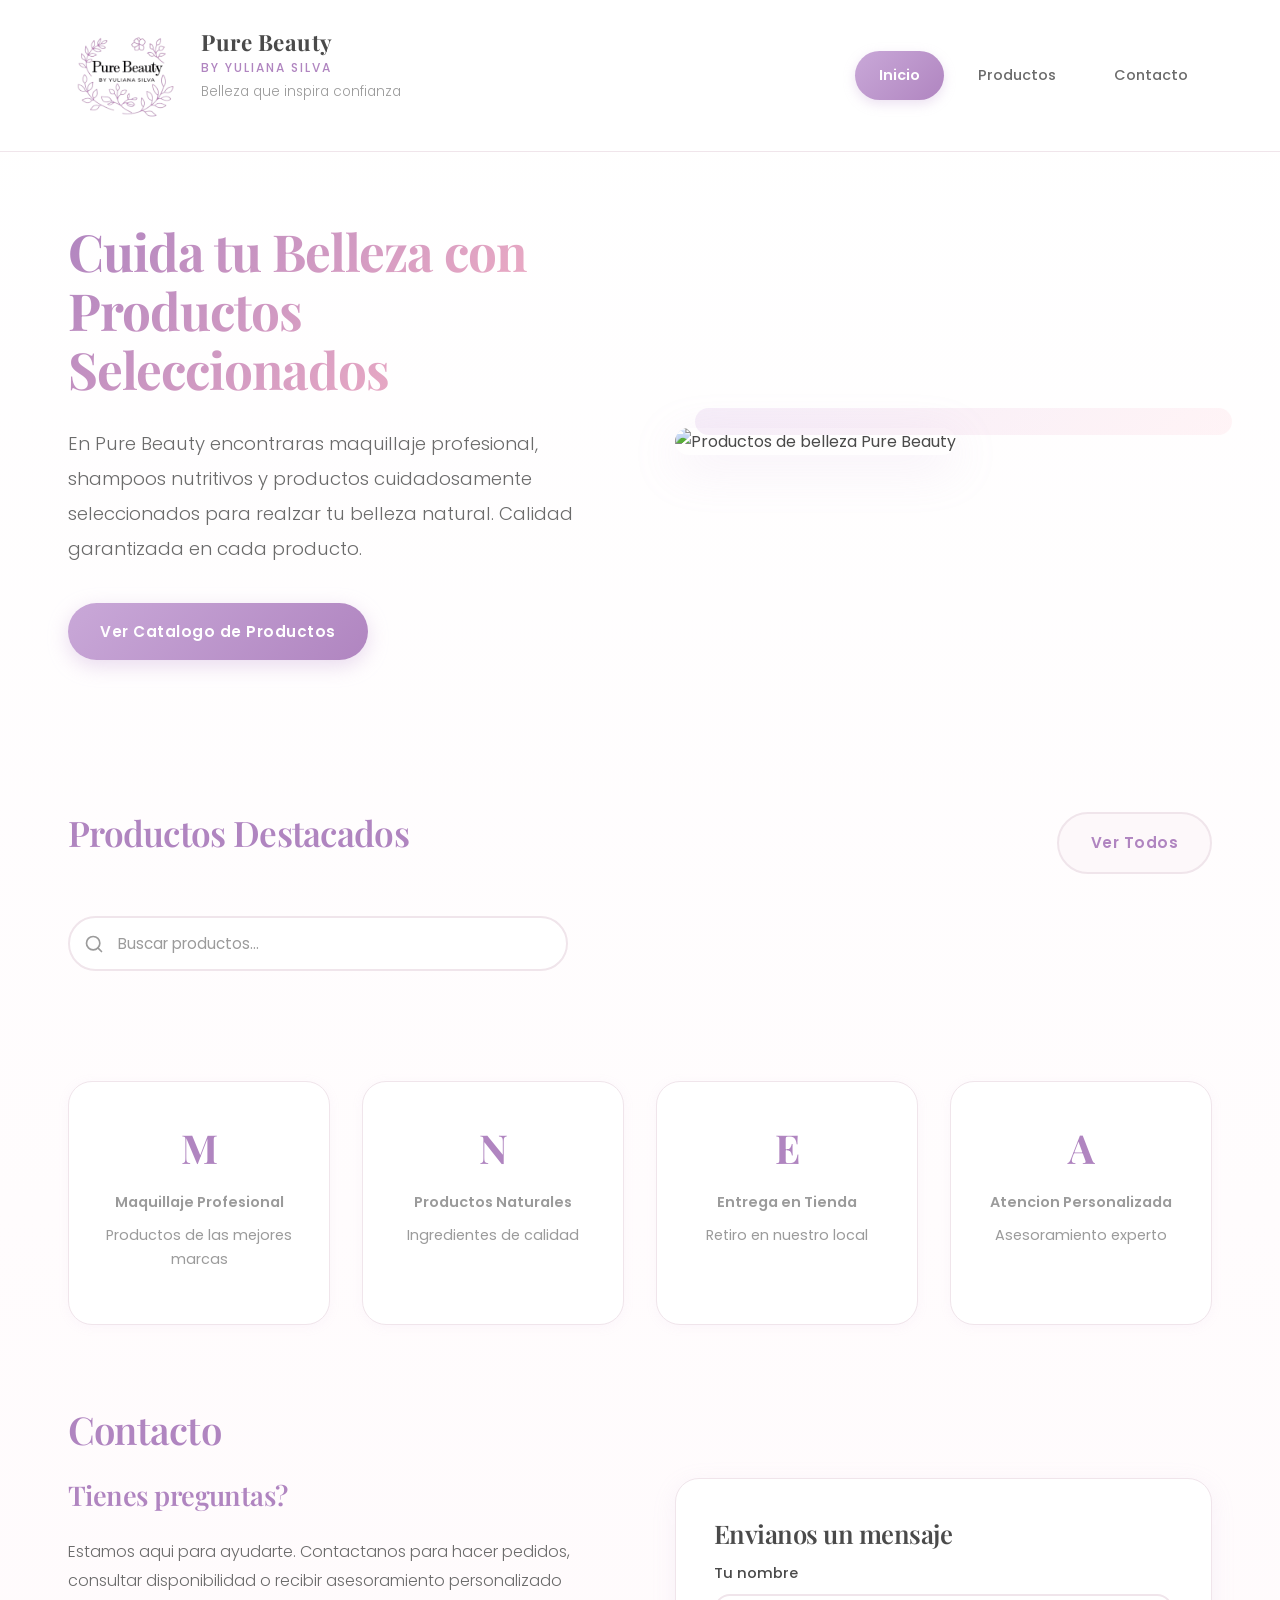
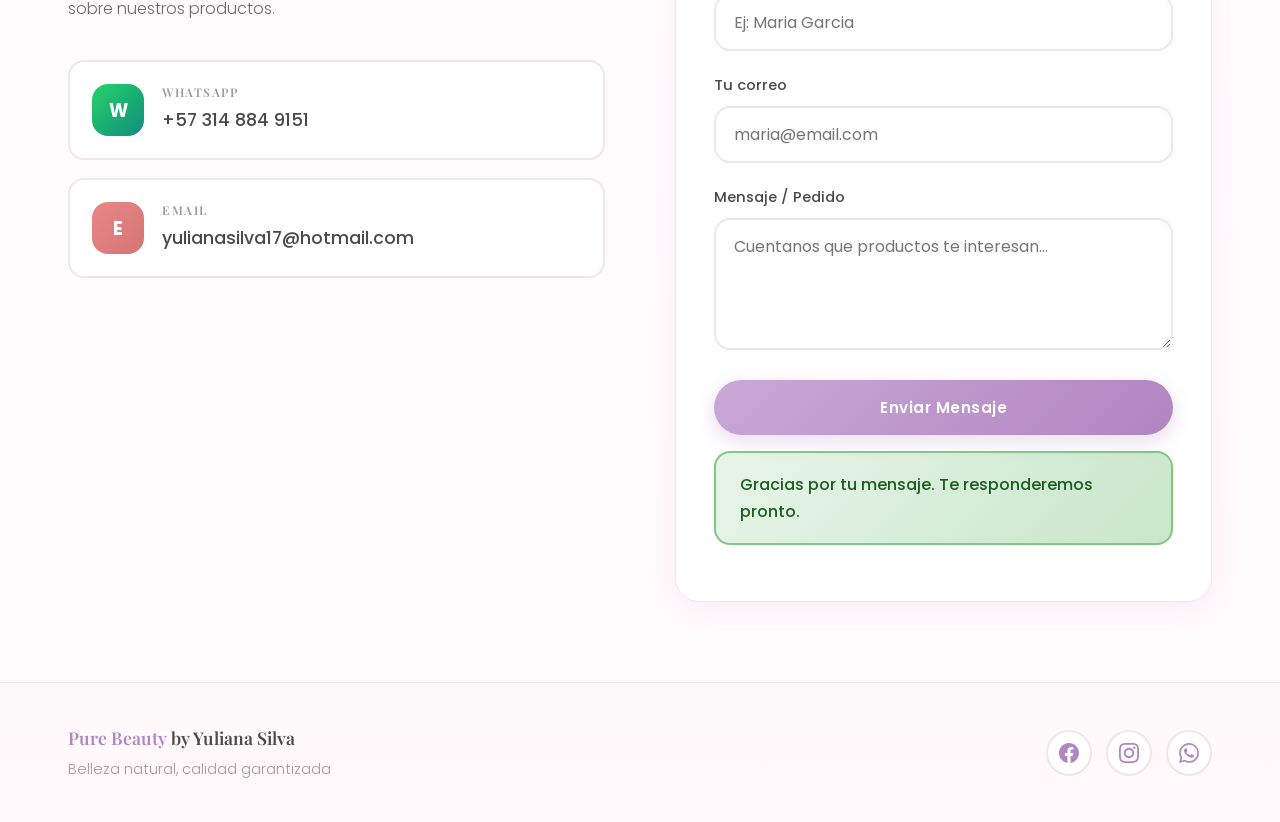
==== index.html @ ade2a76c "Add files via upload" ====
<!DOCTYPE html>
<html lang="es">

<head>
    <meta charset="UTF-8">
    <meta name="viewport" content="width=device-width, initial-scale=1.0">
    <title>Pure Beauty by Yuliana Silva | Maquillaje y Productos de Belleza</title>
    <meta name="description" content="Pure Beauty by Yuliana Silva - Tienda de maquillaje profesional, shampoos y productos de belleza seleccionados para realzar tu belleza natural.">
    <link rel="icon" type="image/png" href="logo.png">
    <link rel="stylesheet" href="styles.css">
    <link rel="preconnect" href="https://fonts.googleapis.com">
    <link rel="preconnect" href="https://fonts.gstatic.com" crossorigin>
    <link href="https://fonts.googleapis.com/css2?family=Inter:wght@400;500;600;700&display=swap" rel="stylesheet">
</head>

<body>
    <!-- Header -->
    <header>
        <div class="container">
            <div class="header-content">
                <div class="brand">
                    <img src="logo.png" alt="Pure Beauty Logo" class="site-logo" id="secretLogo" style="cursor: pointer;" title="Pure Beauty">
                    <div class="brand-info">
                        <h1>Pure Beauty <small>by Yuliana Silva</small></h1>
                        <p class="brand-tagline">Belleza que inspira confianza</p>
                    </div>
                </div>
                <nav>
                    <a href="index.html" class="active">Inicio</a>
                    <a href="productos.html">Productos</a>
                    <a href="contacto.html">Contacto</a>
                    <a href="admin.html" id="adminNavLink" class="admin-nav-link" style="display: none;">Panel</a>
                </nav>
            </div>
        </div>
    </header>
    

    <!-- Main Content -->
    <main class="container">
        <!-- Hero Section -->
        <section class="hero">
            <div class="hero-content">
                <h2>Cuida tu Belleza con Productos Seleccionados</h2>
                <p class="lead">En Pure Beauty encontraras maquillaje profesional, shampoos nutritivos y productos cuidadosamente seleccionados para realzar tu belleza natural. Calidad garantizada en cada producto.</p>
                <a href="productos.html" class="btn btn-primary">Ver Catalogo de Productos</a>
            </div>
            <div class="hero-image">
                <img src="https://images.unsplash.com/photo-1596462502278-27bfdc403348?w=800&q=80" alt="Productos de belleza Pure Beauty">
            </div>
        </section>

        <!-- Featured Products Section -->
        <section id="productos">
            <div class="section-header">
                <h2>Productos Destacados</h2>
                <a href="productos.html" class="btn btn-secondary">Ver Todos</a>
            </div>
            <div class="search-container">
                <svg class="search-icon" xmlns="http://www.w3.org/2000/svg" viewBox="0 0 24 24" fill="none" stroke="currentColor" stroke-width="2" stroke-linecap="round" stroke-linejoin="round">
                    <circle cx="11" cy="11" r="8"></circle>
                    <line x1="21" y1="21" x2="16.65" y2="16.65"></line>
                </svg>
                <input type="text" id="productSearch" class="search-input" placeholder="Buscar productos..." autocomplete="off">
            </div>
            <div id="productGrid" class="grid">
                <!-- Products rendered by scripts.js -->
            </div>
        </section>

        <!-- Features Section -->
        <section>
            <div class="grid" style="grid-template-columns: repeat(auto-fit, minmax(250px, 1fr));">
                <div class="stat-card">
                    <div class="stat-value" style="font-size: 2.5rem; margin-bottom: 8px;">M</div>
                    <div class="stat-label" style="font-weight: 600; margin-top: 8px;">Maquillaje Profesional</div>
                    <p style="color: var(--text-muted); font-size: 0.9rem; margin-top: 8px;">Productos de las mejores marcas</p>
                </div>
                <div class="stat-card">
                    <div class="stat-value" style="font-size: 2.5rem; margin-bottom: 8px;">N</div>
                    <div class="stat-label" style="font-weight: 600; margin-top: 8px;">Productos Naturales</div>
                    <p style="color: var(--text-muted); font-size: 0.9rem; margin-top: 8px;">Ingredientes de calidad</p>
                </div>
                <div class="stat-card">
                    <div class="stat-value" style="font-size: 2.5rem; margin-bottom: 8px;">E</div>
                    <div class="stat-label" style="font-weight: 600; margin-top: 8px;">Entrega en Tienda</div>
                    <p style="color: var(--text-muted); font-size: 0.9rem; margin-top: 8px;">Retiro en nuestro local</p>
                </div>
                <div class="stat-card">
                    <div class="stat-value" style="font-size: 2.5rem; margin-bottom: 8px;">A</div>
                    <div class="stat-label" style="font-weight: 600; margin-top: 8px;">Atencion Personalizada</div>
                    <p style="color: var(--text-muted); font-size: 0.9rem; margin-top: 8px;">Asesoramiento experto</p>
                </div>
            </div>
        </section>

        <!-- Admin Panel (hidden by default) -->
        <section id="adminPanel" style="display: none;">
            <div class="admin-panel">
                <h2>Panel de Administrador</h2>
                <div class="admin-grid" style="margin-top: 24px;">
                    <div>
                        <div class="admin-section-title">Anadir / Editar Producto</div>
                        <form id="adminForm">
                            <input type="hidden" id="prodId">
                            <div class="form-group">
                                <label for="prodName">Nombre del producto</label>
                                <input type="text" id="prodName" placeholder="Ej: Kit Maquillaje Profesional" required>
                            </div>
                            <div class="form-row">
                                <div class="form-group">
                                    <label for="prodBrand">Marca</label>
                                    <input type="text" id="prodBrand" placeholder="Ej: BloomShell" required>
                                </div>
                                <div class="form-group">
                                    <label for="prodPrice">Precio (COP)</label>
                                    <input type="number" id="prodPrice" placeholder="0" min="0" step="100" required>
                                </div>
                            </div>
                            <div class="form-group">
                                <label for="prodQty">Cantidad disponible</label>
                                <input type="number" id="prodQty" placeholder="1" min="0" value="1" required>
                            </div>
                            <div class="form-group">
                                <label for="prodImg">URL de imagen (opcional)</label>
                                <input type="text" id="prodImg" placeholder="https://ejemplo.com/imagen.jpg">
                            </div>
                            <div class="form-actions">
                                <button type="submit" class="btn btn-primary">Guardar Producto</button>
                                <button type="button" id="clearForm" class="btn btn-ghost">Cancelar</button>
                            </div>
                        </form>
                    </div>
                    <div>
                        <div class="admin-section-title">Acciones Rapidas</div>
                        <div class="quick-actions">
                            <button id="resetSample" class="btn-reset">Restaurar Productos de Ejemplo</button>
                            <button id="logoutAdmin" class="btn-logout">Cerrar Sesion</button>
                        </div>
                        <div class="info-box">
                            <div class="info-box-title">Consejo</div>
                            <p style="font-size: 0.9rem; color: var(--text-muted); margin: 0;">Los cambios se guardan automaticamente en el navegador. Los productos estaran disponibles inmediatamente en la tienda.</p>
                        </div>
                    </div>
                </div>
            </div>
        </section>

        <!-- Secret Admin Access Modal -->
        <div id="adminAccessModal" class="modal" style="display: none;">
            <div class="modal-content">
                <button id="closeAdminAccess" class="modal-close">x</button>
                <h3>Acceso Administrativo</h3>
                <p class="modal-subtitle">Este area es solo para administradores. Ingresa la contrasena para continuar.</p>
                <form id="adminAccessForm">
                    <div class="form-group">
                        <label for="adminAccessPass">Contrasena de Administrador</label>
                        <input type="password" id="adminAccessPass" placeholder="********" required>
                    </div>
                    <div class="form-actions">
                        <button type="submit" class="btn btn-primary">Acceder al Panel</button>
                        <button type="button" id="adminAccessCancel" class="btn btn-ghost">Cancelar</button>
                    </div>
                </form>
            </div>
        </div>

        <!-- Contact Section -->
        <section>
            <h2>Contacto</h2>
            <div class="contact-section" style="margin-top: 24px;">
                <div class="contact-info">
                    <h3>Tienes preguntas?</h3>
                    <p>Estamos aqui para ayudarte. Contactanos para hacer pedidos, consultar disponibilidad o recibir asesoramiento personalizado sobre nuestros productos.</p>

                    <div class="contact-methods">
                        <a href="https://wa.me/573148849151" target="_blank" class="contact-method">
                            <div class="contact-icon whatsapp">W</div>
                            <div class="contact-details">
                                <h4>WhatsApp</h4>
                                <span>+57 314 884 9151</span>
                            </div>
                        </a>
                        <div class="contact-method">
                            <div class="contact-icon email">E</div>
                            <div class="contact-details">
                                <h4>Email</h4>
                                <a href="mailto:yulianasilva17@hotmail.com">yulianasilva17@hotmail.com</a>
                            </div>
                        </div>
                    </div>
                </div>

                <div class="contact-form-wrapper">
                    <h3>Envianos un mensaje</h3>
                    <form id="contactForm">
                        <div class="form-group">
                            <label for="name">Tu nombre</label>
                            <input type="text" id="name" placeholder="Ej: Maria Garcia" required>
                        </div>
                        <div class="form-group">
                            <label for="email">Tu correo</label>
                            <input type="email" id="email" placeholder="maria@email.com" required>
                        </div>
                        <div class="form-group">
                            <label for="message">Mensaje / Pedido</label>
                            <textarea id="message" rows="4" placeholder="Cuentanos que productos te interesan..." required></textarea>
                        </div>
                        <button type="submit" class="btn btn-primary" style="width: 100%;">Enviar Mensaje</button>
                    </form>
                    <div id="feedback" class="alert success" style="margin-top: 16px;">
                        Gracias por tu mensaje. Te responderemos pronto.
                    </div>
                </div>
            </div>
        </section>
    </main>

    <!-- Footer -->
    <footer>
        <div class="container">
            <div class="footer-content">
                <div>
                    <div class="footer-brand"> <span>Pure Beauty</span> by Yuliana Silva</div>
                    <div class="footer-tagline">Belleza natural, calidad garantizada</div>
                </div>
                <div class="footer-social">
                    <a href="#" title="Facebook">
                        <svg viewBox="0 0 24 24"><path d="M24 12.073c0-6.627-5.373-12-12-12s-12 5.373-12 12c0 5.99 4.388 10.954 10.125 11.854v-8.385H7.078v-3.47h3.047V9.43c0-3.007 1.792-4.669 4.533-4.669 1.312 0 2.686.235 2.686.235v2.953H15.83c-1.491 0-1.956.925-1.956 1.874v2.25h3.328l-.532 3.47h-2.796v8.385C19.612 23.027 24 18.062 24 12.073z"/></svg>
                    </a>
                    <a href="https://www.instagram.com/purebeautyysc" target="_blank" title="Instagram">
                        <svg viewBox="0 0 24 24"><path d="M12 2.163c3.204 0 3.584.012 4.85.07 3.252.148 4.771 1.691 4.919 4.919.058 1.265.069 1.645.069 4.849 0 3.205-.012 3.584-.069 4.849-.149 3.225-1.664 4.771-4.919 4.919-1.266.058-1.644.07-4.85.07-3.204 0-3.584-.012-4.849-.07-3.26-.149-4.771-1.699-4.919-4.92-.058-1.265-.07-1.644-.07-4.849 0-3.204.013-3.583.07-4.849.149-3.227 1.664-4.771 4.919-4.919 1.266-.057 1.645-.069 4.849-.069zm0-2.163c-3.259 0-3.667.014-4.947.072-4.358.2-6.78 2.618-6.98 6.98-.059 1.281-.073 1.689-.073 4.948 0 3.259.014 3.668.072 4.948.2 4.358 2.618 6.78 6.98 6.98 1.281.058 1.689.072 4.948.072 3.259 0 3.668-.014 4.948-.072 4.354-.2 6.782-2.618 6.979-6.98.059-1.28.073-1.689.073-4.948 0-3.259-.014-3.667-.072-4.947-.196-4.354-2.617-6.78-6.979-6.98-1.281-.059-1.69-.073-4.949-.073zm0 5.838c-3.403 0-6.162 2.759-6.162 6.162s2.759 6.163 6.162 6.163 6.162-2.759 6.162-6.163c0-3.403-2.759-6.162-6.162-6.162zm0 10.162c-2.209 0-4-1.79-4-4 0-2.209 1.791-4 4-4s4 1.791 4 4c0 2.21-1.791 4-4 4zm6.406-11.845c-.796 0-1.441.645-1.441 1.44s.645 1.44 1.441 1.44c.795 0 1.439-.645 1.439-1.44s-.644-1.44-1.439-1.44z"/></svg>
                    </a>
                    <a href="https://wa.me/573148849151" target="_blank" title="WhatsApp">
                        <svg viewBox="0 0 24 24"><path d="M17.472 14.382c-.297-.149-1.758-.867-2.03-.967-.273-.099-.471-.148-.67.15-.197.297-.767.966-.94 1.164-.173.199-.347.223-.644.075-.297-.15-1.255-.463-2.39-1.475-.883-.788-1.48-1.761-1.653-2.059-.173-.297-.018-.458.13-.606.134-.133.298-.347.446-.52.149-.174.198-.298.298-.497.099-.198.05-.371-.025-.52-.075-.149-.669-1.612-.916-2.207-.242-.579-.487-.5-.669-.51-.173-.008-.371-.01-.57-.01-.198 0-.52.074-.792.372-.272.297-1.04 1.016-1.04 2.479 0 1.462 1.065 2.875 1.213 3.074.149.198 2.096 3.2 5.077 4.487.709.306 1.262.489 1.694.625.712.227 1.36.195 1.871.118.571-.085 1.758-.719 2.006-1.413.248-.694.248-1.289.173-1.413-.074-.124-.272-.198-.57-.347m-5.421 7.403h-.004a9.87 9.87 0 01-5.031-1.378l-.361-.214-3.741.982.998-3.648-.235-.374a9.86 9.86 0 01-1.51-5.26c.001-5.45 4.436-9.884 9.888-9.884 2.64 0 5.122 1.03 6.988 2.898a9.825 9.825 0 012.893 6.994c-.003 5.45-4.437 9.884-9.885 9.884m8.413-18.297A11.815 11.815 0 0012.05 0C5.495 0 .16 5.335.157 11.892c0 2.096.547 4.142 1.588 5.945L.057 24l6.305-1.654a11.882 11.882 0 005.683 1.448h.005c6.554 0 11.89-5.335 11.893-11.893a11.821 11.821 0 00-3.48-8.413z"/></svg>
                    </a>
                </div>
            </div>
        </div>
    </footer>

    <script src="scripts.js"></script>
</body>

</html>
---- styles.css ----
/* ============================================
   Pure Beauty by Yuliana Silva
   Elegant & Feminine Stylesheet
   ============================================ */

@import url('https://fonts.googleapis.com/css2?family=Playfair+Display:wght@400;500;600;700&family=Poppins:wght@300;400;500;600&display=swap');
:root {
    /* Primary Colors - Soft Lilac/Pink for feminine feel */
    --primary: #C9A8D8;
    --primary-dark: #B085C0;
    --primary-light: #E8D5F0;
    --accent: #FFB7C5;
    --accent-light: #FFE4E9;
    /* Rose Gold inspired */
    --rose-gold: #E8B4B8;
    --rose-gold-light: #F5DCDC;
    /* Secondary Colors */
    --secondary: #FDF8FA;
    --secondary-dark: #F5EBF0;
    /* Neutral Colors */
    --text: #4A4A4A;
    --text-light: #6B6B6B;
    --text-muted: #9B9B9B;
    --bg: #FFFFFF;
    --bg-soft: #FFF9FB;
    --border: #F0E5EB;
    /* Semantic Colors */
    --success: #7FB89A;
    --error: #E29191;
    --warning: #E8C58A;
    /* Shadows */
    --shadow-sm: 0 2px 12px rgba(201, 168, 216, 0.08);
    --shadow-md: 0 6px 24px rgba(201, 168, 216, 0.12);
    --shadow-lg: 0 12px 48px rgba(201, 168, 216, 0.18);
    /* Transitions */
    --transition-fast: 0.2s ease;
    --transition-base: 0.35s ease;
    --transition-slow: 0.5s ease;
    /* Border Radius */
    --radius-sm: 12px;
    --radius-md: 16px;
    --radius-lg: 24px;
    --radius-full: 9999px;
    /* Font Families */
    --font-heading: 'Playfair Display', serif;
    --font-body: 'Poppins', sans-serif;
}


/* ============================================
   Reset & Base Styles
   ============================================ */

* {
    box-sizing: border-box;
    margin: 0;
    padding: 0;
}

html {
    scroll-behavior: smooth;
}

body {
    font-family: var(--font-body);
    line-height: 1.7;
    color: var(--text);
    background: linear-gradient(180deg, var(--bg) 0%, var(--bg-soft) 100%);
    min-height: 100vh;
    -webkit-font-smoothing: antialiased;
    -moz-osx-font-smoothing: grayscale;
    font-weight: 400;
}


/* ============================================
   Typography
   ============================================ */

h1,
h2,
h3,
h4,
h5,
h6 {
    font-family: var(--font-heading);
    font-weight: 600;
    line-height: 1.3;
    color: var(--text);
    letter-spacing: -0.02em;
}

h1 {
    font-size: 1.6rem;
}

h2 {
    font-size: 2.4rem;
    margin-bottom: 1.25rem;
    color: var(--primary-dark);
}

h3 {
    font-size: 1.6rem;
}

p {
    margin-bottom: 1.25rem;
}

a {
    color: var(--primary-dark);
    text-decoration: none;
    transition: color var(--transition-fast);
}

a:hover {
    color: var(--accent);
}


/* ============================================
   Layout
   ============================================ */

.container {
    max-width: 1200px;
    margin: 0 auto;
    padding: 0 28px;
}

main {
    min-height: calc(100vh - 200px);
    padding: 50px 0;
}

section {
    margin-bottom: 80px;
}


/* ============================================
   Header & Navigation
   ============================================ */

header {
    background: rgba(255, 255, 255, 0.95);
    padding: 18px 0;
    border-bottom: 1px solid var(--border);
    position: sticky;
    top: 0;
    z-index: 50;
    backdrop-filter: blur(20px);
    -webkit-backdrop-filter: blur(20px);
}

.header-content {
    display: flex;
    align-items: center;
    justify-content: space-between;
    flex-wrap: wrap;
    gap: 20px;
}

.brand {
    display: flex;
    align-items: center;
    gap: 18px;
}

.brand-info h1 {
    font-family: var(--font-heading);
    font-size: 1.4rem;
    font-weight: 700;
    color: var(--text);
    letter-spacing: 0.5px;
}

.brand-info h1 small {
    display: block;
    font-family: var(--font-body);
    font-size: 0.75rem;
    font-weight: 500;
    color: var(--primary-dark);
    margin-top: 3px;
    text-transform: uppercase;
    letter-spacing: 2px;
}

.brand-tagline {
    font-size: 0.85rem;
    color: var(--text-muted);
    margin-top: 5px;
    font-weight: 300;
}


/* Site Logo */

.site-logo {
    width: 115px;
    height: 115px;
    object-fit: contain;
    transition: transform var(--transition-base);
    background: transparent !important;
}

.site-logo:hover {
    transform: scale(1.05) rotate(2deg);
}


/* Secret admin trigger - visual feedback on click */

.site-logo.secret-active {
    animation: pulse 0.3s ease 5;
}

@keyframes pulse {
    0%,
    100% {
        transform: scale(1);
    }
    50% {
        transform: scale(0.95);
    }
}


/* Navigation */

nav {
    display: flex;
    align-items: center;
    gap: 10px;
}

nav a {
    padding: 12px 24px;
    border-radius: var(--radius-full);
    font-weight: 500;
    font-size: 0.9rem;
    color: var(--text-light);
    transition: all var(--transition-fast);
    position: relative;
    font-family: var(--font-body);
}

nav a:hover {
    color: var(--primary-dark);
    background: var(--secondary);
}

nav a.active {
    color: white;
    background: linear-gradient(135deg, var(--primary) 0%, var(--primary-dark) 100%);
    font-weight: 600;
    box-shadow: 0 4px 12px rgba(201, 168, 216, 0.35);
}


/* Admin Navigation Link - Subtle but visible for logged-in admins */

nav a.admin-nav-link {
    background: linear-gradient(135deg, #E8F5E9 0%, #C8E6C9 100%);
    color: #2E7D32;
    font-size: 0.8rem;
    padding: 8px 16px;
    border: 1.5px solid #81C784;
    font-weight: 500;
    opacity: 0.85;
    transition: all var(--transition-fast);
}

nav a.admin-nav-link:hover {
    opacity: 1;
    background: linear-gradient(135deg, #C8E6C9 0%, #A5D6A7 100%);
    color: #1B5E20;
    transform: translateY(-1px);
    box-shadow: 0 2px 8px rgba(129, 199, 132, 0.3);
}


/* Header Logout Button */

.btn.btn-logout {
    background: linear-gradient(135deg, #FFE5E5 0%, #FFD5D5 100%);
    color: #C95555;
    border: 2px solid #F5C4C4;
    padding: 10px 20px;
    font-size: 0.85rem;
}

.btn.btn-logout:hover {
    background: linear-gradient(135deg, #FFD5D5 0%, #FFC4C4 100%);
    transform: translateY(-2px);
    box-shadow: 0 4px 12px rgba(201, 85, 85, 0.2);
}


/* ============================================
   Hamburger Menu
   ============================================ */

.hamburger-btn {
    position: fixed;
    top: 100px;
    left: 20px;
    z-index: 90;
    width: 50px;
    height: 50px;
    background: linear-gradient(135deg, var(--primary) 0%, var(--primary-dark) 100%);
    border: none;
    border-radius: var(--radius-md);
    cursor: pointer;
    display: flex;
    flex-direction: column;
    align-items: center;
    justify-content: center;
    gap: 6px;
    box-shadow: 0 4px 15px rgba(201, 168, 216, 0.4);
    transition: all var(--transition-fast);
}

.hamburger-btn:hover {
    transform: scale(1.05);
    box-shadow: 0 6px 20px rgba(201, 168, 216, 0.5);
}

.hamburger-btn span {
    display: block;
    width: 24px;
    height: 2px;
    background: white;
    border-radius: 2px;
    transition: all var(--transition-fast);
}

.hamburger-btn.active span:nth-child(1) {
    transform: rotate(45deg) translate(6px, 6px);
}

.hamburger-btn.active span:nth-child(2) {
    opacity: 0;
}

.hamburger-btn.active span:nth-child(3) {
    transform: rotate(-45deg) translate(6px, -6px);
}

.side-menu {
    position: fixed;
    top: 0;
    left: -300px;
    width: 280px;
    height: 100vh;
    background: white;
    z-index: 95;
    box-shadow: var(--shadow-lg);
    transition: left var(--transition-base);
    overflow-y: auto;
}

.side-menu.open {
    left: 0;
}

.side-menu-header {
    display: flex;
    justify-content: space-between;
    align-items: center;
    padding: 24px;
    border-bottom: 1px solid var(--border);
    background: linear-gradient(135deg, var(--secondary) 0%, var(--bg-soft) 100%);
}

.menu-close {
    width: 36px;
    height: 36px;
    background: var(--secondary);
    border: none;
    border-radius: var(--radius-full);
    font-size: 1.2rem;
    color: var(--text-muted);
    cursor: pointer;
    display: flex;
    align-items: center;
    justify-content: center;
    transition: all var(--transition-fast);
}

.menu-close:hover {
    background: var(--secondary-dark);
    color: var(--text);
}

.side-menu-nav {
    padding: 20px;
}

.menu-item {
    display: flex;
    align-items: center;
    gap: 14px;
    padding: 16px;
    border-radius: var(--radius-md);
    margin-bottom: 8px;
    color: var(--text);
    font-weight: 500;
    transition: all var(--transition-fast);
    border: 1px solid transparent;
}

.menu-item:hover {
    background: var(--secondary);
    border-color: var(--border);
    color: var(--primary-dark);
}

.menu-icon {
    width: 36px;
    height: 36px;
    background: linear-gradient(135deg, var(--primary-light) 0%, var(--primary) 100%);
    border-radius: var(--radius-full);
    display: flex;
    align-items: center;
    justify-content: center;
    color: white;
    font-weight: 600;
    font-size: 0.85rem;
}

.menu-overlay {
    position: fixed;
    inset: 0;
    background: rgba(0, 0, 0, 0.3);
    z-index: 94;
    opacity: 0;
    visibility: hidden;
    transition: all var(--transition-fast);
}

.menu-overlay.open {
    opacity: 1;
    visibility: visible;
}

@media (max-width: 768px) {
    .hamburger-btn {
        top: 90px;
        left: 15px;
        width: 45px;
        height: 45px;
    }
}


/* ============================================
   Hero Section
   ============================================ */

.hero {
    display: grid;
    grid-template-columns: 1fr 1fr;
    gap: 70px;
    align-items: center;
    padding: 70px 0;
}

.hero-content h2 {
    font-family: var(--font-heading);
    font-size: 3.2rem;
    font-weight: 700;
    line-height: 1.15;
    margin-bottom: 28px;
    color: var(--text);
    background: linear-gradient(135deg, var(--primary-dark) 0%, var(--accent) 100%);
    -webkit-background-clip: text;
    -webkit-text-fill-color: transparent;
    background-clip: text;
}

.hero-content .lead {
    font-size: 1.15rem;
    color: var(--text-light);
    margin-bottom: 36px;
    line-height: 1.9;
    font-weight: 300;
}

.hero-image {
    position: relative;
}

.hero-image img {
    width: 100%;
    height: 450px;
    object-fit: cover;
    border-radius: var(--radius-lg);
    box-shadow: var(--shadow-lg);
}

.hero-image::before {
    content: '';
    position: absolute;
    top: -20px;
    right: -20px;
    width: 100%;
    height: 100%;
    background: linear-gradient(135deg, var(--primary-light) 0%, var(--accent-light) 100%);
    border-radius: var(--radius-lg);
    z-index: -1;
    opacity: 0.4;
}


/* ============================================
   Buttons
   ============================================ */

.btn {
    display: inline-flex;
    align-items: center;
    justify-content: center;
    gap: 10px;
    padding: 16px 32px;
    border-radius: var(--radius-full);
    font-weight: 600;
    font-size: 0.95rem;
    cursor: pointer;
    transition: all var(--transition-fast);
    border: none;
    text-decoration: none;
    letter-spacing: 0.5px;
    font-family: var(--font-body);
}

.btn-primary {
    background: linear-gradient(135deg, var(--primary) 0%, var(--primary-dark) 100%);
    color: white;
    box-shadow: 0 6px 20px rgba(201, 168, 216, 0.4);
}

.btn-primary:hover {
    transform: translateY(-3px);
    box-shadow: 0 10px 30px rgba(201, 168, 216, 0.5);
    color: white;
}

.btn-secondary {
    background: var(--secondary);
    color: var(--primary-dark);
    border: 2px solid var(--border);
}

.btn-secondary:hover {
    background: var(--secondary-dark);
    border-color: var(--primary-light);
    color: var(--primary-dark);
}

.btn-ghost {
    background: transparent;
    color: var(--text-muted);
    border: 2px solid var(--border);
}

.btn-ghost:hover {
    background: var(--secondary);
    color: var(--primary-dark);
    border-color: var(--primary-light);
}

.btn-danger {
    background: linear-gradient(135deg, #E29191 0%, #D47676 100%);
    color: white;
}


/* ============================================
   Product Grid & Cards
   ============================================ */

.section-header {
    display: flex;
    align-items: center;
    justify-content: space-between;
    margin-bottom: 40px;
    flex-wrap: wrap;
    gap: 20px;
}

.section-header h2 {
    font-family: var(--font-heading);
    font-size: 2.2rem;
}

/* Search Container */
.search-container {
    position: relative;
    margin-bottom: 30px;
    max-width: 500px;
}

.search-icon {
    position: absolute;
    left: 16px;
    top: 50%;
    transform: translateY(-50%);
    width: 20px;
    height: 20px;
    color: var(--text-muted);
    pointer-events: none;
}

.search-input {
    width: 100%;
    padding: 14px 16px 14px 48px;
    border: 2px solid var(--border);
    border-radius: var(--radius-full);
    font-family: var(--font-body);
    font-size: 0.95rem;
    color: var(--text);
    background: white;
    transition: all var(--transition-fast);
    outline: none;
}

.search-input:focus {
    border-color: var(--primary);
    box-shadow: 0 0 0 4px var(--primary-light);
}

.search-input::placeholder {
    color: var(--text-muted);
}

.grid {
    display: grid;
    grid-template-columns: repeat(auto-fill, minmax(290px, 1fr));
    gap: 32px;
}

.card {
    background: white;
    border-radius: var(--radius-lg);
    overflow: hidden;
    box-shadow: var(--shadow-sm);
    border: 1px solid var(--border);
    transition: all var(--transition-base);
    display: flex;
    flex-direction: column;
}

.card:hover {
    transform: translateY(-8px);
    box-shadow: var(--shadow-lg);
}

.card-image {
    position: relative;
    overflow: hidden;
    height: 240px;
}

.card-image img {
    width: 100%;
    height: 100%;
    object-fit: cover;
    transition: transform var(--transition-slow);
}

.card:hover .card-image img {
    transform: scale(1.08);
}

.card-badge {
    position: absolute;
    top: 16px;
    left: 16px;
    background: linear-gradient(135deg, var(--accent) 0%, var(--rose-gold) 100%);
    color: white;
    padding: 8px 18px;
    border-radius: var(--radius-full);
    font-size: 0.7rem;
    font-weight: 700;
    text-transform: uppercase;
    letter-spacing: 1.5px;
    box-shadow: 0 4px 12px rgba(255, 183, 197, 0.3);
}

.card-badge.out-of-stock {
    background: linear-gradient(135deg, #B8B8B8 0%, #9B9B9B 100%);
}

.card-body {
    padding: 26px;
    flex: 1;
    display: flex;
    flex-direction: column;
}

.card-brand {
    font-size: 0.75rem;
    text-transform: uppercase;
    letter-spacing: 2px;
    color: var(--primary-dark);
    font-weight: 600;
    margin-bottom: 8px;
}

.card h3 {
    font-family: var(--font-heading);
    font-size: 1.15rem;
    margin-bottom: 12px;
    color: var(--text);
    font-weight: 600;
}

.card-description {
    color: var(--text-muted);
    font-size: 0.92rem;
    margin-bottom: 20px;
    flex: 1;
    line-height: 1.6;
}

.card-footer {
    display: flex;
    align-items: center;
    justify-content: space-between;
    margin-top: auto;
    padding-top: 20px;
    border-top: 1px solid var(--border);
}

.price {
    font-family: var(--font-heading);
    font-size: 1.35rem;
    font-weight: 700;
    color: var(--primary-dark);
}

.stock {
    font-size: 0.82rem;
    color: var(--text-muted);
    font-weight: 500;
}

.stock.low {
    color: var(--error);
    font-weight: 600;
}

.card-actions {
    display: flex;
    gap: 10px;
    margin-top: 20px;
}

.card-actions button {
    flex: 1;
    padding: 14px 18px;
    border-radius: var(--radius-full);
    font-weight: 600;
    font-size: 0.88rem;
    cursor: pointer;
    transition: all var(--transition-fast);
    border: none;
    font-family: var(--font-body);
}

.card-actions .btn-buy {
    background: linear-gradient(135deg, var(--primary) 0%, var(--primary-dark) 100%);
    color: white;
}

.card-actions .btn-buy:hover:not(:disabled) {
    transform: translateY(-2px);
    box-shadow: 0 6px 16px rgba(201, 168, 216, 0.35);
}

.card-actions .btn-buy:disabled {
    background: #DDD;
    cursor: not-allowed;
}

.card-actions .btn-edit {
    background: var(--secondary);
    color: var(--primary-dark);
    flex: 0 0 auto;
    width: 48px;
}

.card-actions .btn-edit:hover {
    background: var(--secondary-dark);
}

.card-actions .btn-delete {
    background: #FFF0F0;
    color: #D47676;
    flex: 0 0 auto;
    width: 48px;
}

.card-actions .btn-delete:hover {
    background: #FFE5E5;
}


/* ============================================
   Admin Panel
   ============================================ */

.admin-panel {
    background: white;
    border-radius: var(--radius-lg);
    padding: 45px;
    box-shadow: var(--shadow-md);
    border: 1px solid var(--border);
}

.admin-grid {
    display: grid;
    grid-template-columns: 1fr 360px;
    gap: 45px;
}

.admin-section-title {
    font-family: var(--font-heading);
    font-size: 0.85rem;
    text-transform: uppercase;
    letter-spacing: 2px;
    color: var(--text-muted);
    margin-bottom: 20px;
    font-weight: 600;
}


/* Forms */

.form-group {
    margin-bottom: 22px;
}

.form-group label {
    display: block;
    margin-bottom: 8px;
    font-weight: 500;
    color: var(--text);
    font-size: 0.92rem;
    font-family: var(--font-body);
}

.form-group input,
.form-group textarea,
.form-group select {
    width: 100%;
    padding: 14px 18px;
    border: 2px solid var(--border);
    border-radius: var(--radius-md);
    font-size: 1rem;
    transition: all var(--transition-fast);
    background: white;
    color: var(--text);
    font-family: var(--font-body);
}

.form-group input:focus,
.form-group textarea:focus,
.form-group select:focus {
    outline: none;
    border-color: var(--primary);
    box-shadow: 0 0 0 4px rgba(201, 168, 216, 0.12);
}

.form-row {
    display: grid;
    grid-template-columns: 1fr 1fr;
    gap: 18px;
}

.form-actions {
    display: flex;
    gap: 14px;
    margin-top: 32px;
}


/* File Input */

.file-input-wrapper {
    position: relative;
    overflow: hidden;
    display: inline-block;
    width: 100%;
}

.file-input-wrapper input[type=file] {
    position: absolute;
    left: -9999px;
}

.file-input-label {
    display: block;
    padding: 16px 18px;
    background: var(--secondary);
    border: 2px dashed var(--border);
    border-radius: var(--radius-md);
    text-align: center;
    cursor: pointer;
    transition: all var(--transition-fast);
    color: var(--text-muted);
    font-size: 0.95rem;
}

.file-input-label:hover {
    background: var(--secondary-dark);
    border-color: var(--primary-light);
    color: var(--primary-dark);
}

.preview-image {
    max-width: 100%;
    max-height: 220px;
    border-radius: var(--radius-md);
    margin-top: 14px;
    display: none;
}


/* Quick Actions */

.quick-actions {
    display: flex;
    flex-direction: column;
    gap: 14px;
}

.quick-actions button {
    width: 100%;
    padding: 16px;
    border-radius: var(--radius-md);
    font-weight: 600;
    cursor: pointer;
    transition: all var(--transition-fast);
    border: none;
    font-size: 0.95rem;
    font-family: var(--font-body);
}

.btn-reset {
    background: var(--secondary);
    color: var(--text);
    border: 2px solid var(--border);
}

.btn-reset:hover {
    background: var(--secondary-dark);
    border-color: var(--primary-light);
}

.btn-logout {
    background: #FFF0F0;
    color: #D47676;
    border: 2px solid #F5DCDC;
}

.btn-logout:hover {
    background: #FFE5E5;
    border-color: #EBC4C4;
}


/* Stats Cards */

.stats-grid {
    display: grid;
    grid-template-columns: repeat(auto-fit, minmax(220px, 1fr));
    gap: 24px;
    margin-bottom: 45px;
}

.stat-card {
    background: white;
    padding: 32px;
    border-radius: var(--radius-lg);
    box-shadow: var(--shadow-sm);
    border: 1px solid var(--border);
    text-align: center;
    transition: all var(--transition-fast);
}

.stat-card:hover {
    box-shadow: var(--shadow-md);
    transform: translateY(-3px);
}

.stat-value {
    font-family: var(--font-heading);
    font-size: 2.2rem;
    font-weight: 700;
    color: var(--primary-dark);
    margin-bottom: 6px;
}

.stat-label {
    font-size: 0.9rem;
    color: var(--text-muted);
    font-weight: 500;
}


/* ============================================
   Modal
   ============================================ */

.modal {
    position: fixed;
    inset: 0;
    background: rgba(74, 74, 74, 0.5);
    display: flex;
    align-items: center;
    justify-content: center;
    z-index: 100;
    padding: 20px;
    backdrop-filter: blur(6px);
}

.modal-content {
    background: white;
    padding: 45px;
    border-radius: var(--radius-lg);
    max-width: 450px;
    width: 100%;
    position: relative;
    box-shadow: var(--shadow-lg);
    animation: modalSlideIn 0.35s ease;
}

@keyframes modalSlideIn {
    from {
        opacity: 0;
        transform: translateY(-25px);
    }
    to {
        opacity: 1;
        transform: translateY(0);
    }
}

.modal-close {
    position: absolute;
    right: 18px;
    top: 18px;
    width: 40px;
    height: 40px;
    border: none;
    background: var(--secondary);
    border-radius: var(--radius-full);
    font-size: 1.2rem;
    cursor: pointer;
    display: flex;
    align-items: center;
    justify-content: center;
    transition: all var(--transition-fast);
    color: var(--text-muted);
}

.modal-close:hover {
    background: var(--secondary-dark);
    color: var(--text);
}

.modal h3 {
    font-family: var(--font-heading);
    margin-bottom: 10px;
    color: var(--text);
    font-size: 1.6rem;
}

.modal-subtitle {
    color: var(--text-muted);
    margin-bottom: 28px;
    font-size: 1rem;
    font-weight: 300;
}


/* ============================================
   Contact Section
   ============================================ */

.contact-section {
    display: grid;
    grid-template-columns: 1fr 1fr;
    gap: 70px;
    align-items: start;
}

.contact-info h3 {
    font-family: var(--font-heading);
    margin-bottom: 24px;
    color: var(--primary-dark);
    font-size: 1.7rem;
}

.contact-info>p {
    color: var(--text-light);
    margin-bottom: 36px;
    line-height: 1.8;
    font-weight: 300;
}

.contact-methods {
    display: flex;
    flex-direction: column;
    gap: 18px;
}

.contact-method {
    display: flex;
    align-items: center;
    gap: 18px;
    padding: 22px;
    background: white;
    border-radius: var(--radius-md);
    border: 2px solid var(--border);
    transition: all var(--transition-fast);
    text-decoration: none;
}

.contact-method:hover {
    box-shadow: var(--shadow-md);
    transform: translateX(6px);
    border-color: var(--primary-light);
}

.contact-icon {
    width: 52px;
    height: 52px;
    background: linear-gradient(135deg, var(--primary) 0%, var(--primary-dark) 100%);
    border-radius: var(--radius-md);
    display: flex;
    align-items: center;
    justify-content: center;
    color: white;
    font-size: 1.15rem;
    font-weight: 700;
    font-family: var(--font-body);
}

.contact-icon.whatsapp {
    background: linear-gradient(135deg, #25D366 0%, #128C7E 100%);
}

.contact-icon.email {
    background: linear-gradient(135deg, #EA8686 0%, #D47676 100%);
}

.contact-icon.time {
    background: linear-gradient(135deg, #E8C58A 0%, #D4A86A 100%);
}

.contact-icon.location {
    background: linear-gradient(135deg, #7FB89A 0%, #5A9A7A 100%);
}

.contact-details h4 {
    font-size: 0.75rem;
    color: var(--text-muted);
    margin-bottom: 5px;
    text-transform: uppercase;
    letter-spacing: 1.5px;
    font-weight: 600;
}

.contact-details span,
.contact-details a {
    font-size: 1.1rem;
    font-weight: 500;
    color: var(--text);
    font-family: var(--font-body);
}

.contact-form-wrapper {
    background: white;
    padding: 38px;
    border-radius: var(--radius-lg);
    box-shadow: var(--shadow-md);
    border: 1px solid var(--border);
}

.contact-form-wrapper h3 {
    font-family: var(--font-heading);
    margin-bottom: 10px;
}


/* Alert Messages */

.alert {
    padding: 18px 24px;
    border-radius: var(--radius-md);
    margin-bottom: 18px;
    display: none;
    font-weight: 500;
    font-family: var(--font-body);
}

.alert.success {
    display: block;
    background: linear-gradient(135deg, #E8F5E9 0%, #C8E6C9 100%);
    color: #1B5E20;
    border: 2px solid #81C784;
}

.alert.error {
    display: block;
    background: linear-gradient(135deg, #FFEBEE 0%, #FFCDD2 100%);
    color: #B71C1C;
    border: 2px solid #E57373;
}


/* ============================================
   Footer
   ============================================ */

footer {
    background: linear-gradient(180deg, var(--secondary) 0%, var(--bg-soft) 100%);
    border-top: 1px solid var(--border);
    padding: 40px 0;
    margin-top: auto;
}

.footer-content {
    display: flex;
    justify-content: space-between;
    align-items: center;
    flex-wrap: wrap;
    gap: 20px;
}

.footer-brand {
    font-family: var(--font-heading);
    font-weight: 600;
    color: var(--text);
    font-size: 1.1rem;
}

.footer-brand span {
    color: var(--primary-dark);
}

.footer-tagline {
    color: var(--text-muted);
    font-size: 0.9rem;
    font-weight: 300;
    margin-top: 4px;
}

.footer-social {
    display: flex;
    gap: 14px;
}

.footer-social a {
    width: 46px;
    height: 46px;
    background: white;
    border-radius: var(--radius-full);
    display: flex;
    align-items: center;
    justify-content: center;
    color: var(--primary-dark);
    transition: all var(--transition-fast);
    border: 2px solid var(--border);
}

.footer-social a:hover {
    background: linear-gradient(135deg, var(--primary) 0%, var(--primary-dark) 100%);
    color: white;
    transform: translateY(-3px);
    border-color: var(--primary);
    box-shadow: 0 6px 16px rgba(201, 168, 216, 0.3);
}

.footer-social svg {
    width: 20px;
    height: 20px;
    fill: currentColor;
}


/* ============================================
   Empty States
   ============================================ */

.empty-state {
    text-align: center;
    padding: 90px 20px;
    color: var(--text-muted);
}

.empty-state-icon {
    font-family: var(--font-heading);
    font-size: 4rem;
    margin-bottom: 24px;
    opacity: 0.3;
    color: var(--primary);
}

.empty-state h3 {
    font-family: var(--font-heading);
    margin-bottom: 10px;
    color: var(--text);
}


/* ============================================
   Page Headers
   ============================================ */

.page-header {
    text-align: center;
    padding: 55px 0;
}

.page-header h2 {
    font-family: var(--font-heading);
    font-size: 2.8rem;
    margin-bottom: 14px;
}

.page-header p {
    font-size: 1.15rem;
    max-width: 650px;
    margin: 0 auto;
    color: var(--text-muted);
    font-weight: 300;
}


/* Info Box */

.info-box {
    margin-top: 28px;
    padding: 24px;
    background: var(--secondary);
    border-radius: var(--radius-md);
    border: 2px solid var(--border);
}

.info-box-title {
    font-family: var(--font-heading);
    font-weight: 600;
    margin-bottom: 14px;
    color: var(--primary-dark);
    font-size: 1.1rem;
}

.info-box ul {
    font-size: 0.92rem;
    color: var(--text-muted);
    margin: 0;
    padding-left: 22px;
    line-height: 1.9;
}


/* CTA Section */

.cta-section {
    margin-top: 80px;
    text-align: center;
}

.cta-box {
    background: linear-gradient(135deg, var(--secondary) 0%, var(--bg-soft) 100%);
    padding: 65px;
    border-radius: var(--radius-lg);
    border: 2px solid var(--border);
}

.cta-box h3 {
    font-family: var(--font-heading);
    margin-bottom: 14px;
    font-size: 1.9rem;
}

.cta-box p {
    margin-bottom: 32px;
    max-width: 550px;
    margin-left: auto;
    margin-right: auto;
    font-weight: 300;
}


/* Admin Item Lists */

.encargo-item,
.deudor-item {
    background: var(--secondary);
    padding: 20px;
    border-radius: var(--radius-md);
    margin-bottom: 14px;
    border: 2px solid var(--border);
    transition: all var(--transition-fast);
}

.encargo-item:hover,
.deudor-item:hover {
    border-color: var(--primary-light);
    box-shadow: var(--shadow-sm);
}


/* Scrollbar Styling */

::-webkit-scrollbar {
    width: 8px;
}

::-webkit-scrollbar-track {
    background: var(--secondary);
    border-radius: var(--radius-full);
}

::-webkit-scrollbar-thumb {
    background: var(--primary-light);
    border-radius: var(--radius-full);
}

::-webkit-scrollbar-thumb:hover {
    background: var(--primary);
}


/* ============================================
   Responsive Design
   ============================================ */

@media (max-width: 992px) {
    .hero {
        grid-template-columns: 1fr;
        text-align: center;
        padding: 45px 0;
        gap: 45px;
    }
    .hero-image {
        order: -1;
    }
    .hero-image img {
        height: 350px;
    }
    .hero-content h2 {
        font-size: 2.4rem;
    }
    .contact-section {
        grid-template-columns: 1fr;
        gap: 45px;
    }
    .admin-grid {
        grid-template-columns: 1fr;
    }
}

@media (max-width: 768px) {
    .header-content {
        flex-direction: column;
        text-align: center;
    }
    nav {
        flex-wrap: wrap;
        justify-content: center;
    }
    nav a {
        padding: 10px 18px;
        font-size: 0.85rem;
    }
    .hero-content h2 {
        font-size: 2rem;
    }
    .grid {
        grid-template-columns: repeat(auto-fill, minmax(260px, 1fr));
        gap: 24px;
    }
    .section-header {
        flex-direction: column;
        align-items: flex-start;
    }
    .section-header h2 {
        font-size: 1.8rem;
    }
    .search-container {
        max-width: 100%;
    }
    .form-row {
        grid-template-columns: 1fr;
    }
    .stats-grid {
        grid-template-columns: repeat(2, 1fr);
    }
    .admin-panel {
        padding: 28px;
    }
    .page-header h2 {
        font-size: 2rem;
    }
    .cta-box {
        padding: 40px;
    }
}

@media (max-width: 480px) {
    .container {
        padding: 0 18px;
    }
    .site-logo {
        width: 85px;
        height: 85px;
    }
    .brand-info h1 {
        font-size: 1.15rem;
    }
    .card-image {
        height: 200px;
    }
    .footer-content {
        flex-direction: column;
        text-align: center;
    }
    .stats-grid {
        grid-template-columns: 1fr;
    }
    .modal-content {
        padding: 28px;
    }
    h2 {
        font-size: 1.9rem;
    }
}


/* ============================================
   Animations
   ============================================ */

@keyframes fadeIn {
    from {
        opacity: 0;
        transform: translateY(12px);
    }
    to {
        opacity: 1;
        transform: translateY(0);
    }
}

.card {
    animation: fadeIn 0.5s ease forwards;
}

.card:nth-child(1) {
    animation-delay: 0.06s;
}

.card:nth-child(2) {
    animation-delay: 0.12s;
}

.card:nth-child(3) {
    animation-delay: 0.18s;
}

.card:nth-child(4) {
    animation-delay: 0.24s;
}

.card:nth-child(5) {
    animation-delay: 0.3s;
}

.card:nth-child(6) {
    animation-delay: 0.36s;
}


/* Loading State */

.loading {
    opacity: 0.6;
    pointer-events: none;
}


/* Utilities */

.text-center {
    text-align: center;
}

.text-muted {
    color: var(--text-muted);
}

.mt-1 {
    margin-top: 10px;
}

.mt-2 {
    margin-top: 20px;
}

.mt-3 {
    margin-top: 30px;
}

.mb-1 {
    margin-bottom: 10px;
}

.mb-2 {
    margin-bottom: 20px;
}

.mb-3 {
    margin-bottom: 30px;
}
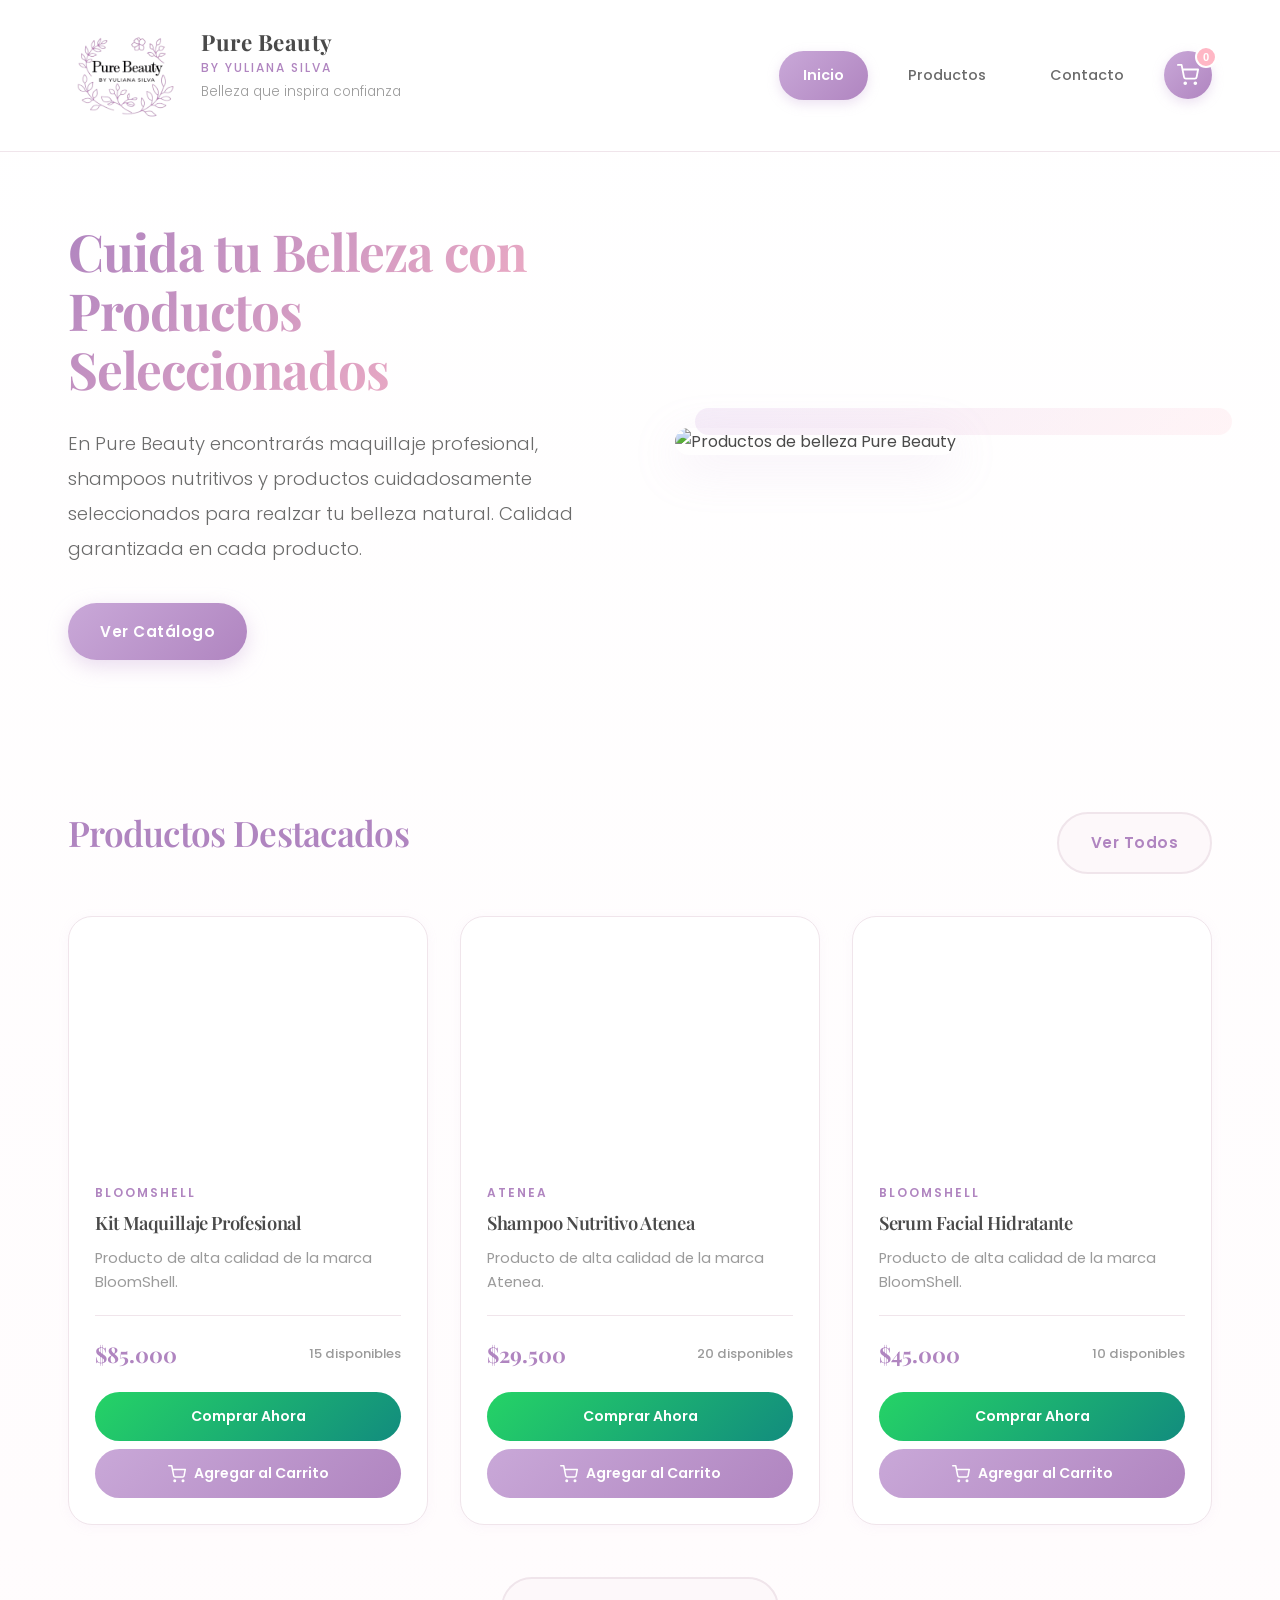
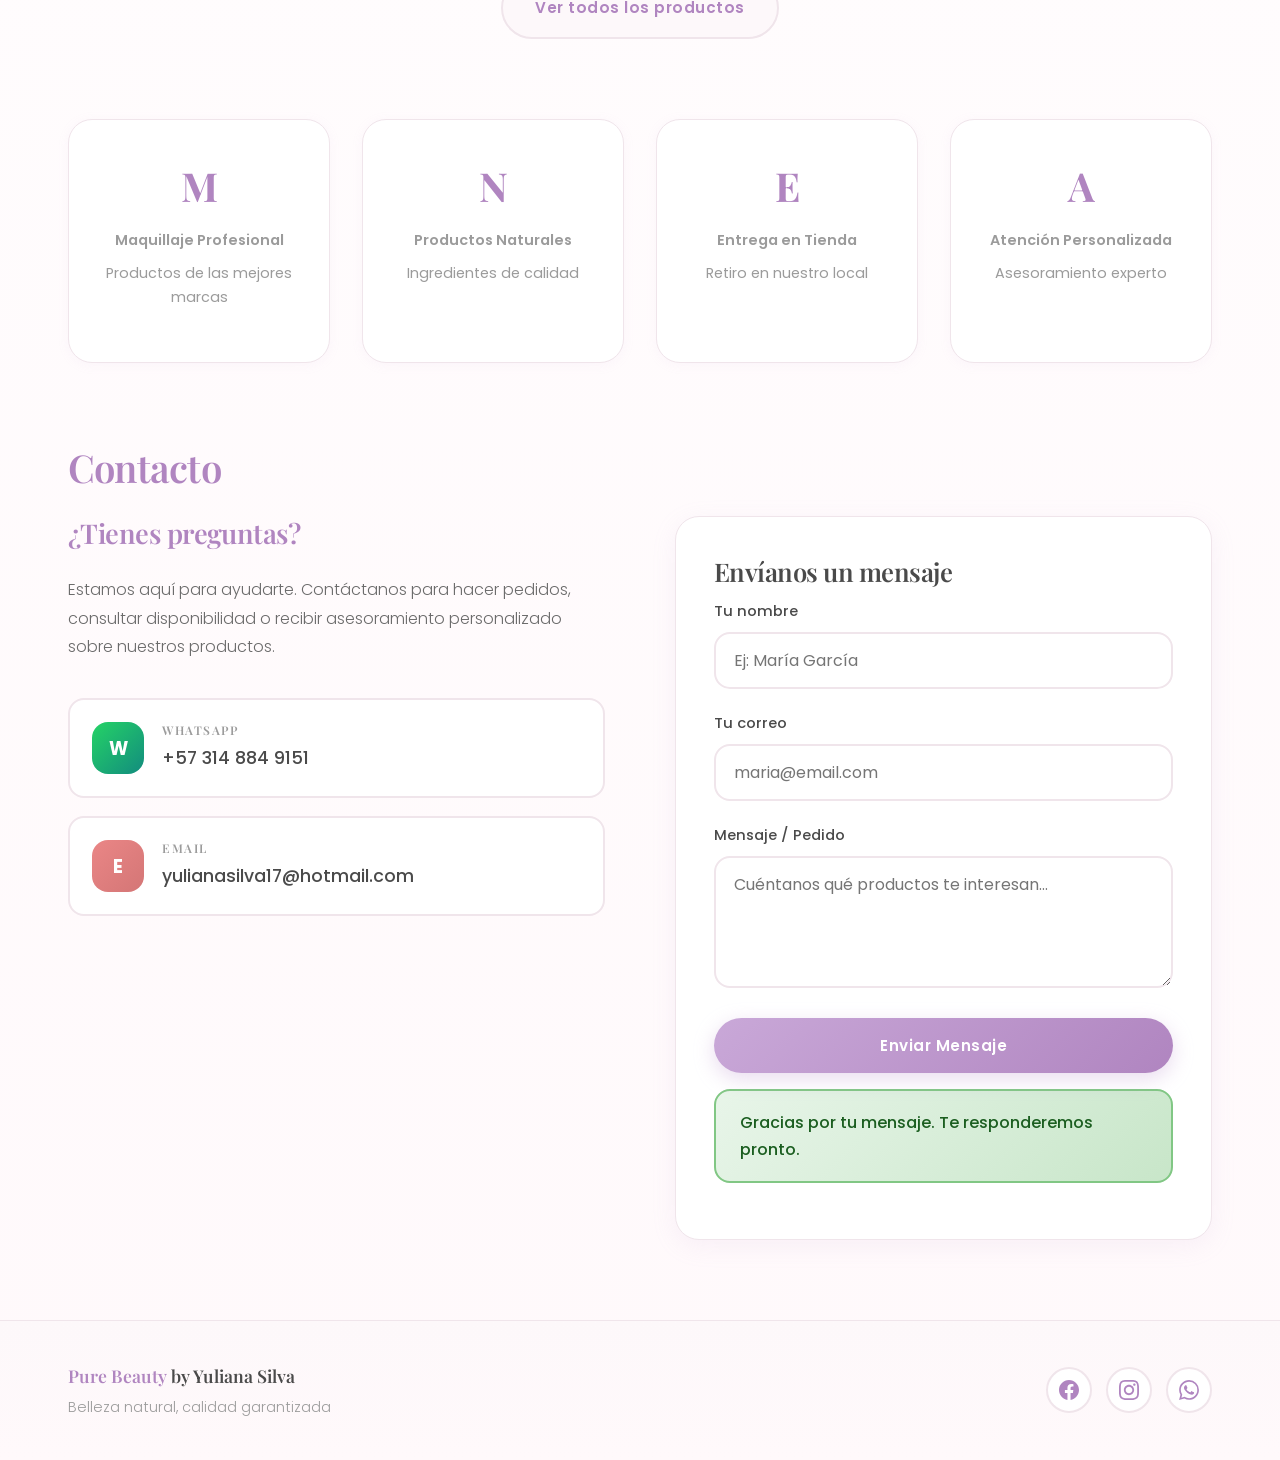
==== commit a542a6fd: "Update index.html" ====
--- a/index.html
+++ b/index.html
@@ -1,6 +1,5 @@
 <!DOCTYPE html>
 <html lang="es">
-
 <head>
     <meta charset="UTF-8">
     <meta name="viewport" content="width=device-width, initial-scale=1.0">
@@ -8,18 +7,299 @@
     <meta name="description" content="Pure Beauty by Yuliana Silva - Tienda de maquillaje profesional, shampoos y productos de belleza seleccionados para realzar tu belleza natural.">
     <link rel="icon" type="image/png" href="logo.png">
     <link rel="stylesheet" href="styles.css">
-    <link rel="preconnect" href="https://fonts.googleapis.com">
-    <link rel="preconnect" href="https://fonts.gstatic.com" crossorigin>
-    <link href="https://fonts.googleapis.com/css2?family=Inter:wght@400;500;600;700&display=swap" rel="stylesheet">
+    <style>
+        /* ESTILOS DEL CARRITO */
+        .cart-btn {
+            position: relative;
+            background: linear-gradient(135deg, var(--primary) 0%, var(--primary-dark) 100%);
+            border: none;
+            border-radius: var(--radius-full);
+            width: 48px;
+            height: 48px;
+            display: flex;
+            align-items: center;
+            justify-content: center;
+            cursor: pointer;
+            transition: all 0.2s ease;
+            color: white;
+            box-shadow: 0 4px 12px rgba(201, 168, 216, 0.35);
+            flex-shrink: 0;
+        }
+        .cart-btn:hover { transform: scale(1.1); box-shadow: 0 6px 20px rgba(201, 168, 216, 0.5); }
+        .cart-count {
+            position: absolute;
+            top: -5px;
+            right: -5px;
+            background: var(--accent);
+            color: white;
+            font-size: 0.7rem;
+            font-weight: 700;
+            width: 22px;
+            height: 22px;
+            border-radius: 50%;
+            display: flex;
+            align-items: center;
+            justify-content: center;
+            border: 2px solid white;
+            transition: transform 0.3s ease;
+        }
+        .cart-count.bounce {
+            animation: bounce 0.5s ease;
+        }
+        @keyframes bounce {
+            0%, 100% { transform: scale(1); }
+            50% { transform: scale(1.3); }
+        }
+        .cart-modal { z-index: 200; }
+        .cart-modal-content {
+            max-width: 500px;
+            max-height: 80vh;
+            display: flex;
+            flex-direction: column;
+            padding: 0;
+        }
+        .cart-modal-content h3 { padding: 24px 24px 0; margin: 0; font-family: var(--font-heading); color: var(--text); font-size: 1.5rem; }
+        .cart-items { flex: 1; overflow-y: auto; padding: 20px 24px; max-height: 400px; }
+        .cart-item {
+            display: flex;
+            align-items: center;
+            gap: 15px;
+            padding: 15px;
+            background: var(--secondary);
+            border-radius: var(--radius-md);
+            margin-bottom: 12px;
+            border: 1px solid var(--border);
+        }
+        .cart-item-image { width: 70px; height: 70px; border-radius: var(--radius-sm); overflow: hidden; flex-shrink: 0; }
+        .cart-item-image img { width: 100%; height: 100%; object-fit: cover; }
+        .cart-item-details { flex: 1; }
+        .cart-item-name { font-weight: 600; color: var(--text); font-size: 0.95rem; margin-bottom: 4px; }
+        .cart-item-brand { font-size: 0.8rem; color: var(--text-muted); text-transform: uppercase; letter-spacing: 1px; }
+        .cart-item-price { font-weight: 700; color: var(--primary-dark); font-size: 1rem; }
+        .cart-item-controls { display: flex; align-items: center; gap: 10px; margin-top: 8px; }
+        .qty-btn {
+            width: 28px;
+            height: 28px;
+            border-radius: var(--radius-full);
+            border: 1.5px solid var(--border);
+            background: white;
+            cursor: pointer;
+            display: flex;
+            align-items: center;
+            justify-content: center;
+            font-weight: 600;
+            color: var(--text);
+            transition: all 0.2s ease;
+        }
+        .qty-btn:hover { background: var(--primary); color: white; border-color: var(--primary); }
+        .cart-item-qty { font-weight: 600; color: var(--text); min-width: 24px; text-align: center; }
+        .cart-item-remove {
+            background: #FFF0F0;
+            border: none;
+            color: #D47676;
+            width: 32px;
+            height: 32px;
+            border-radius: var(--radius-full);
+            cursor: pointer;
+            display: flex;
+            align-items: center;
+            justify-content: center;
+            transition: all 0.2s ease;
+            font-size: 1.2rem;
+        }
+        .cart-item-remove:hover { background: #FFE5E5; transform: scale(1.1); }
+        .cart-footer {
+            padding: 20px 24px 24px;
+            border-top: 2px solid var(--border);
+            background: white;
+            border-radius: 0 0 var(--radius-lg) var(--radius-lg);
+        }
+        .cart-total {
+            display: flex;
+            justify-content: space-between;
+            align-items: center;
+            font-size: 1.2rem;
+            margin-bottom: 20px;
+            padding: 15px;
+            background: linear-gradient(135deg, var(--secondary) 0%, var(--bg-soft) 100%);
+            border-radius: var(--radius-md);
+        }
+        #cartTotal { font-family: var(--font-heading); font-size: 1.5rem; color: var(--primary-dark); font-weight: 700; }
+        .btn-checkout {
+            width: 100%;
+            padding: 16px;
+            font-size: 1rem;
+            background: linear-gradient(135deg, #25D366 0%, #128C7E 100%) !important;
+            box-shadow: 0 6px 20px rgba(37, 211, 102, 0.3) !important;
+        }
+        .cart-empty { text-align: center; padding: 40px 20px; color: var(--text-muted); }
+        .cart-empty-icon { font-size: 4rem; margin-bottom: 15px; opacity: 0.5; }
+
+        /* RESPONSIVE CARRITO */
+        @media (max-width: 600px) {
+            .cart-modal-content {
+                max-width: 100%;
+                max-height: 90vh;
+                margin: 10px;
+                border-radius: var(--radius-md);
+            }
+            .cart-item { padding: 12px; gap: 10px; }
+            .cart-item-image { width: 60px; height: 60px; }
+            .cart-item-name { font-size: 0.9rem; }
+            .cart-item-brand { font-size: 0.75rem; }
+            .cart-item-price { font-size: 0.95rem; }
+            .cart-item-controls { margin-top: 6px; }
+            .qty-btn { width: 26px; height: 26px; }
+            .cart-item-remove { width: 28px; height: 28px; font-size: 1rem; }
+            .cart-total { font-size: 1rem; padding: 12px; }
+            #cartTotal { font-size: 1.2rem; }
+            .btn-checkout { padding: 14px; font-size: 0.95rem; }
+        }
+
+        /* ANIMACION AL AGREGAR AL CARRITO */
+        @keyframes addedToCart {
+            0% { transform: scale(1); }
+            25% { transform: scale(1.1); }
+            50% { transform: scale(1.05); }
+            100% { transform: scale(1); }
+        }
+        .btn-buy:active { animation: addedToCart 0.3s ease; }
+        .btn-buy.added {
+            background: linear-gradient(135deg, #7FB89A 0%, #5A9A7A 100%) !important;
+            transform: scale(1.05);
+        }
+
+        /* NAVBAR FIJO */
+        header {
+            position: sticky;
+            top: 0;
+            z-index: 100;
+        }
+        header nav {
+            display: flex;
+            align-items: center;
+            gap: 16px;
+            flex-wrap: nowrap;
+            overflow-x: visible;
+        }
+        header nav a { white-space: nowrap; flex-shrink: 0; }
+        @media (max-width: 768px) {
+            header nav { gap: 12px; }
+            header nav a { font-size: 0.9rem; }
+            .cart-btn { width: 40px; height: 40px; }
+        }
+
+        /* CARRUSEL SOLO PARA MÓVIL */
+        @media (max-width: 768px) {
+            /* Ocultar grid normal en celular */
+            #productGrid.grid { display: none !important; }
+            
+            .brand-carousel { margin-bottom: 30px; }
+            .brand-carousel-header {
+                display: flex;
+                justify-content: space-between;
+                align-items: center;
+                margin-bottom: 15px;
+                padding: 0 10px;
+            }
+            .brand-carousel-header h3 {
+                font-family: var(--font-heading);
+                color: var(--primary-dark);
+                font-size: 1.2rem;
+                margin: 0;
+                text-transform: uppercase;
+            }
+            .brand-carousel-controls { display: flex; gap: 10px; }
+            .carousel-btn {
+                width: 36px;
+                height: 36px;
+                border-radius: 50%;
+                border: 2px solid var(--border);
+                background: white;
+                color: var(--primary-dark);
+                cursor: pointer;
+                display: flex;
+                align-items: center;
+                justify-content: center;
+                font-size: 1.2rem;
+                transition: all 0.2s ease;
+            }
+            .carousel-btn:hover { background: var(--primary); color: white; border-color: var(--primary); }
+            .carousel-btn:disabled { opacity: 0.3; cursor: not-allowed; }
+            .carousel-container {
+                overflow-x: auto;
+                scroll-snap-type: x mandatory;
+                scroll-behavior: smooth;
+                -webkit-overflow-scrolling: touch;
+                display: flex;
+                gap: 15px;
+                padding: 10px;
+                scrollbar-width: none;
+            }
+            .carousel-container::-webkit-scrollbar { display: none; }
+            .carousel-card {
+                flex: 0 0 85%;
+                scroll-snap-align: start;
+                background: white;
+                border-radius: var(--radius-lg);
+                overflow: hidden;
+                box-shadow: var(--shadow-sm);
+                border: 1px solid var(--border);
+            }
+            .carousel-card .card-image { height: 200px; }
+            .carousel-card .card-body { padding: 15px; }
+            .carousel-card .card-brand { font-size: 0.7rem; }
+            .carousel-card h3 { font-size: 1rem; margin-bottom: 8px; }
+            .carousel-card .card-description { font-size: 0.85rem; margin-bottom: 12px; }
+            .carousel-card .price { font-size: 1.1rem; }
+            .carousel-card .btn-buy { padding: 10px; font-size: 0.85rem; }
+            .carousel-dots {
+                display: flex;
+                justify-content: center;
+                gap: 8px;
+                margin-top: 15px;
+            }
+            .carousel-dot {
+                width: 8px;
+                height: 8px;
+                border-radius: 50%;
+                background: var(--border);
+                cursor: pointer;
+                transition: all 0.2s ease;
+            }
+            .carousel-dot.active { background: var(--primary); width: 24px; border-radius: 4px; }
+        }
+
+        /* Desktop: mostrar grid, ocultar carrusel */
+        @media (min-width: 769px) {
+            .brand-carousel { display: none; }
+            #productGrid.grid { display: grid !important; }
+        }
+
+        /* Botones de acción en tarjetas */
+        .card-actions { display: flex; flex-direction: column; gap: 8px; }
+        .btn-buy {
+            border: none;
+            padding: 12px;
+            border-radius: 9999px;
+            font-weight: 600;
+            cursor: pointer;
+            transition: all 0.2s ease;
+            display: flex;
+            align-items: center;
+            justify-content: center;
+            font-size: 0.9rem;
+        }
+        .btn-buy:disabled { background: #DDD; cursor: not-allowed; color: #999; }
+    </style>
 </head>
-
 <body>
     <!-- Header -->
     <header>
         <div class="container">
             <div class="header-content">
                 <div class="brand">
-                    <img src="logo.png" alt="Pure Beauty Logo" class="site-logo" id="secretLogo" style="cursor: pointer;" title="Pure Beauty">
+                    <img src="logo.png" alt="Pure Beauty Logo" class="site-logo" id="secretLogo">
                     <div class="brand-info">
                         <h1>Pure Beauty <small>by Yuliana Silva</small></h1>
                         <p class="brand-tagline">Belleza que inspira confianza</p>
@@ -30,11 +310,18 @@
                     <a href="productos.html">Productos</a>
                     <a href="contacto.html">Contacto</a>
                     <a href="admin.html" id="adminNavLink" class="admin-nav-link" style="display: none;">Panel</a>
+                    <button class="cart-btn" onclick="toggleCart()" aria-label="Carrito de compras">
+                        <svg xmlns="http://www.w3.org/2000/svg" width="22" height="22" viewBox="0 0 24 24" fill="none" stroke="currentColor" stroke-width="2" stroke-linecap="round" stroke-linejoin="round">
+                            <circle cx="9" cy="21" r="1"></circle>
+                            <circle cx="20" cy="21" r="1"></circle>
+                            <path d="M1 1h4l2.68 13.39a2 2 0 0 0 2 1.61h9.72a2 2 0 0 0 2-1.61L23 6H6"></path>
+                        </svg>
+                        <span id="cartCount" class="cart-count">0</span>
+                    </button>
                 </nav>
             </div>
         </div>
     </header>
-    
 
     <!-- Main Content -->
     <main class="container">
@@ -42,8 +329,8 @@
         <section class="hero">
             <div class="hero-content">
                 <h2>Cuida tu Belleza con Productos Seleccionados</h2>
-                <p class="lead">En Pure Beauty encontraras maquillaje profesional, shampoos nutritivos y productos cuidadosamente seleccionados para realzar tu belleza natural. Calidad garantizada en cada producto.</p>
-                <a href="productos.html" class="btn btn-primary">Ver Catalogo de Productos</a>
+                <p class="lead">En Pure Beauty encontrarás maquillaje profesional, shampoos nutritivos y productos cuidadosamente seleccionados para realzar tu belleza natural. Calidad garantizada en cada producto.</p>
+                <a href="productos.html" class="btn btn-primary">Ver Catálogo</a>
             </div>
             <div class="hero-image">
                 <img src="https://images.unsplash.com/photo-1596462502278-27bfdc403348?w=800&q=80" alt="Productos de belleza Pure Beauty">
@@ -56,16 +343,12 @@
                 <h2>Productos Destacados</h2>
                 <a href="productos.html" class="btn btn-secondary">Ver Todos</a>
             </div>
-            <div class="search-container">
-                <svg class="search-icon" xmlns="http://www.w3.org/2000/svg" viewBox="0 0 24 24" fill="none" stroke="currentColor" stroke-width="2" stroke-linecap="round" stroke-linejoin="round">
-                    <circle cx="11" cy="11" r="8"></circle>
-                    <line x1="21" y1="21" x2="16.65" y2="16.65"></line>
-                </svg>
-                <input type="text" id="productSearch" class="search-input" placeholder="Buscar productos..." autocomplete="off">
-            </div>
-            <div id="productGrid" class="grid">
-                <!-- Products rendered by scripts.js -->
-            </div>
+            
+            <!-- Grid para desktop -->
+            <div id="productGrid" class="grid" data-limit="3"></div>
+            
+            <!-- Carrusel para móvil -->
+            <div id="brandCarousels"></div>
         </section>
 
         <!-- Features Section -->
@@ -88,7 +371,7 @@
                 </div>
                 <div class="stat-card">
                     <div class="stat-value" style="font-size: 2.5rem; margin-bottom: 8px;">A</div>
-                    <div class="stat-label" style="font-weight: 600; margin-top: 8px;">Atencion Personalizada</div>
+                    <div class="stat-label" style="font-weight: 600; margin-top: 8px;">Atención Personalizada</div>
                     <p style="color: var(--text-muted); font-size: 0.9rem; margin-top: 8px;">Asesoramiento experto</p>
                 </div>
             </div>
@@ -100,7 +383,7 @@
                 <h2>Panel de Administrador</h2>
                 <div class="admin-grid" style="margin-top: 24px;">
                     <div>
-                        <div class="admin-section-title">Anadir / Editar Producto</div>
+                        <div class="admin-section-title">Añadir / Editar Producto</div>
                         <form id="adminForm">
                             <input type="hidden" id="prodId">
                             <div class="form-group">
@@ -132,14 +415,14 @@
                         </form>
                     </div>
                     <div>
-                        <div class="admin-section-title">Acciones Rapidas</div>
+                        <div class="admin-section-title">Acciones Rápidas</div>
                         <div class="quick-actions">
                             <button id="resetSample" class="btn-reset">Restaurar Productos de Ejemplo</button>
-                            <button id="logoutAdmin" class="btn-logout">Cerrar Sesion</button>
+                            <button id="logoutAdmin" class="btn-logout">Cerrar Sesión</button>
                         </div>
                         <div class="info-box">
                             <div class="info-box-title">Consejo</div>
-                            <p style="font-size: 0.9rem; color: var(--text-muted); margin: 0;">Los cambios se guardan automaticamente en el navegador. Los productos estaran disponibles inmediatamente en la tienda.</p>
+                            <p style="font-size: 0.9rem; color: var(--text-muted); margin: 0;">Los cambios se guardan automáticamente en el navegador. Los productos estarán disponibles inmediatamente en la tienda.</p>
                         </div>
                     </div>
                 </div>
@@ -149,12 +432,12 @@
         <!-- Secret Admin Access Modal -->
         <div id="adminAccessModal" class="modal" style="display: none;">
             <div class="modal-content">
-                <button id="closeAdminAccess" class="modal-close">x</button>
+                <button id="closeAdminAccess" class="modal-close">×</button>
                 <h3>Acceso Administrativo</h3>
-                <p class="modal-subtitle">Este area es solo para administradores. Ingresa la contrasena para continuar.</p>
+                <p class="modal-subtitle">Este área es solo para administradores. Ingresa la contraseña para continuar.</p>
                 <form id="adminAccessForm">
                     <div class="form-group">
-                        <label for="adminAccessPass">Contrasena de Administrador</label>
+                        <label for="adminAccessPass">Contraseña de Administrador</label>
                         <input type="password" id="adminAccessPass" placeholder="********" required>
                     </div>
                     <div class="form-actions">
@@ -162,6 +445,27 @@
                         <button type="button" id="adminAccessCancel" class="btn btn-ghost">Cancelar</button>
                     </div>
                 </form>
+            </div>
+        </div>
+
+        <!-- Modal del Carrito -->
+        <div id="cartModal" class="modal cart-modal" style="display: none;">
+            <div class="modal-content cart-modal-content">
+                <button class="modal-close" onclick="toggleCart()" aria-label="Cerrar carrito">×</button>
+                <h3>Tu Carrito</h3>
+                <div id="cartItems" class="cart-items"></div>
+                <div class="cart-footer">
+                    <div class="cart-total">
+                        <strong>Total:</strong>
+                        <span id="cartTotal">$0</span>
+                    </div>
+                    <button class="btn btn-primary btn-checkout" onclick="checkout()">
+                        Finalizar Pedido por WhatsApp
+                    </button>
+                    <button class="btn btn-ghost" onclick="clearCart()" style="margin-top: 10px; width: 100%;">
+                        Vaciar Carrito
+                    </button>
+                </div>
             </div>
         </div>
 
@@ -170,8 +474,8 @@
             <h2>Contacto</h2>
             <div class="contact-section" style="margin-top: 24px;">
                 <div class="contact-info">
-                    <h3>Tienes preguntas?</h3>
-                    <p>Estamos aqui para ayudarte. Contactanos para hacer pedidos, consultar disponibilidad o recibir asesoramiento personalizado sobre nuestros productos.</p>
+                    <h3>¿Tienes preguntas?</h3>
+                    <p>Estamos aquí para ayudarte. Contáctanos para hacer pedidos, consultar disponibilidad o recibir asesoramiento personalizado sobre nuestros productos.</p>
 
                     <div class="contact-methods">
                         <a href="https://wa.me/573148849151" target="_blank" class="contact-method">
@@ -192,11 +496,11 @@
                 </div>
 
                 <div class="contact-form-wrapper">
-                    <h3>Envianos un mensaje</h3>
+                    <h3>Envíanos un mensaje</h3>
                     <form id="contactForm">
                         <div class="form-group">
                             <label for="name">Tu nombre</label>
-                            <input type="text" id="name" placeholder="Ej: Maria Garcia" required>
+                            <input type="text" id="name" placeholder="Ej: María García" required>
                         </div>
                         <div class="form-group">
                             <label for="email">Tu correo</label>
@@ -204,7 +508,7 @@
                         </div>
                         <div class="form-group">
                             <label for="message">Mensaje / Pedido</label>
-                            <textarea id="message" rows="4" placeholder="Cuentanos que productos te interesan..." required></textarea>
+                            <textarea id="message" rows="4" placeholder="Cuéntanos qué productos te interesan..." required></textarea>
                         </div>
                         <button type="submit" class="btn btn-primary" style="width: 100%;">Enviar Mensaje</button>
                     </form>
@@ -240,6 +544,508 @@
     </footer>
 
     <script src="scripts.js"></script>
+    <script>
+        // ============================================
+        // SISTEMA DE CARRITO DE COMPRAS
+        // ============================================
+        
+        const CART_KEY = 'pb_cart';
+        const carouselStates = {};
+        
+        document.addEventListener('DOMContentLoaded', function() {
+            updateCartCount();
+            
+            const cartModal = document.getElementById('cartModal');
+            if (cartModal) {
+                cartModal.addEventListener('click', function(e) {
+                    if (e.target === cartModal) toggleCart();
+                });
+            }
+            
+            // Renderizar productos destacados
+            setTimeout(() => {
+                if (typeof utils !== 'undefined' && utils.getProducts) {
+                    renderFeaturedProducts();
+                }
+            }, 100);
+        });
+        
+        function getCart() {
+            try {
+                return JSON.parse(localStorage.getItem(CART_KEY)) || [];
+            } catch (e) {
+                return [];
+            }
+        }
+        
+        function saveCart(cart) {
+            localStorage.setItem(CART_KEY, JSON.stringify(cart));
+            updateCartCount();
+        }
+        
+        function updateCartCount() {
+            const cart = getCart();
+            const count = cart.reduce((sum, item) => sum + item.qty, 0);
+            const countElement = document.getElementById('cartCount');
+            if (countElement) {
+                countElement.textContent = count;
+                if (count > 0) {
+                    countElement.classList.add('bounce');
+                    setTimeout(() => countElement.classList.remove('bounce'), 500);
+                }
+            }
+        }
+        
+        function addToCart(productId, button) {
+            const products = utils.getProducts();
+            const product = products.find(p => p.id === productId);
+            
+            if (!product || product.qty <= 0) {
+                utils.showAlert('Producto agotado', 'error');
+                return;
+            }
+            
+            let cart = getCart();
+            const existingItem = cart.find(item => item.id === productId);
+            
+            if (existingItem) {
+                if (existingItem.qty >= product.qty) {
+                    utils.showAlert('No hay mas stock disponible', 'warning');
+                    return;
+                }
+                existingItem.qty += 1;
+            } else {
+                cart.push({
+                    id: product.id,
+                    name: product.name,
+                    brand: product.brand,
+                    price: product.price,
+                    img: product.img,
+                    qty: 1,
+                    maxQty: product.qty
+                });
+            }
+            
+            saveCart(cart);
+            utils.showAlert('Producto agregado al carrito', 'success');
+            
+            if (button) {
+                button.classList.add('added');
+                button.innerHTML = 'Agregado ✓';
+                setTimeout(() => {
+                    button.classList.remove('added');
+                    button.innerHTML = `
+                        <svg xmlns="http://www.w3.org/2000/svg" width="18" height="18" viewBox="0 0 24 24" fill="none" stroke="currentColor" stroke-width="2" stroke-linecap="round" stroke-linejoin="round" style="margin-right: 8px;">
+                            <circle cx="9" cy="21" r="1"></circle>
+                            <circle cx="20" cy="21" r="1"></circle>
+                            <path d="M1 1h4l2.68 13.39a2 2 0 0 0 2 1.61h9.72a2 2 0 0 0 2-1.61L23 6H6"></path>
+                        </svg>
+                        Agregar al Carrito
+                    `;
+                }, 1500);
+            }
+        }
+        
+        function buyNow(productId) {
+            const products = utils.getProducts();
+            const product = products.find(p => p.id === productId);
+            
+            if (!product || product.qty <= 0) {
+                utils.showAlert('Producto agotado', 'error');
+                return;
+            }
+            
+            let cart = getCart();
+            const existingItem = cart.find(item => item.id === productId);
+            
+            if (existingItem) {
+                if (existingItem.qty >= product.qty) {
+                    utils.showAlert('No hay mas stock disponible', 'warning');
+                    return;
+                }
+                existingItem.qty += 1;
+            } else {
+                cart.push({
+                    id: product.id,
+                    name: product.name,
+                    brand: product.brand,
+                    price: product.price,
+                    img: product.img,
+                    qty: 1,
+                    maxQty: product.qty
+                });
+            }
+            
+            saveCart(cart);
+            utils.showAlert('Producto agregado al carrito', 'success');
+            toggleCart();
+        }
+        
+        function updateQty(productId, change) {
+            let cart = getCart();
+            const item = cart.find(i => i.id === productId);
+            if (!item) return;
+            
+            const newQty = item.qty + change;
+            if (newQty <= 0) {
+                removeFromCart(productId);
+                return;
+            }
+            if (newQty > item.maxQty) {
+                utils.showAlert('No hay mas stock disponible', 'warning');
+                return;
+            }
+            
+            item.qty = newQty;
+            saveCart(cart);
+            renderCartItems();
+        }
+        
+        function removeFromCart(productId) {
+            let cart = getCart();
+            cart = cart.filter(item => item.id !== productId);
+            saveCart(cart);
+            renderCartItems();
+            utils.showAlert('Producto eliminado del carrito', 'info');
+        }
+        
+        function clearCart() {
+            if (!confirm('¿Vaciar todo el carrito?')) return;
+            localStorage.removeItem(CART_KEY);
+            updateCartCount();
+            renderCartItems();
+            utils.showAlert('Carrito vaciado', 'info');
+        }
+        
+        function toggleCart() {
+            const modal = document.getElementById('cartModal');
+            if (!modal) return;
+            
+            const isVisible = modal.style.display === 'flex';
+            if (isVisible) {
+                modal.style.display = 'none';
+                document.body.style.overflow = '';
+            } else {
+                modal.style.display = 'flex';
+                document.body.style.overflow = 'hidden';
+                renderCartItems();
+            }
+        }
+        
+        function renderCartItems() {
+            const container = document.getElementById('cartItems');
+            const totalElement = document.getElementById('cartTotal');
+            if (!container) return;
+            
+            const cart = getCart();
+            if (cart.length === 0) {
+                container.innerHTML = `
+                    <div class="cart-empty">
+                        <div class="cart-empty-icon">🛒</div>
+                        <p>Tu carrito esta vacio</p>
+                        <p style="font-size: 0.9rem; margin-top: 10px;">Agrega productos para comenzar</p>
+                    </div>
+                `;
+                if (totalElement) totalElement.textContent = '$0';
+                return;
+            }
+            
+            let total = 0;
+            const defaultImg = 'https://images.unsplash.com/photo-1596462502278-27bfdc403348?w=600&q=80';
+            
+            container.innerHTML = cart.map(item => {
+                const itemTotal = item.price * item.qty;
+                total += itemTotal;
+                return `
+                    <div class="cart-item">
+                        <div class="cart-item-image">
+                            <img src="${item.img || defaultImg}" alt="${item.name}" loading="lazy" onerror="this.src='${defaultImg}'">
+                        </div>
+                        <div class="cart-item-details">
+                            <div class="cart-item-name">${item.name}</div>
+                            <div class="cart-item-brand">${item.brand}</div>
+                            <div class="cart-item-price">$${itemTotal.toLocaleString('es-CO')}</div>
+                            <div class="cart-item-controls">
+                                <button class="qty-btn" onclick="updateQty('${item.id}', -1)" aria-label="Disminuir cantidad">−</button>
+                                <span class="cart-item-qty">${item.qty}</span>
+                                <button class="qty-btn" onclick="updateQty('${item.id}', 1)" aria-label="Aumentar cantidad">+</button>
+                            </div>
+                        </div>
+                        <button class="cart-item-remove" onclick="removeFromCart('${item.id}')" aria-label="Eliminar producto">×</button>
+                    </div>
+                `;
+            }).join('');
+            
+            if (totalElement) totalElement.textContent = '$' + total.toLocaleString('es-CO');
+        }
+        
+        function checkout() {
+            const cart = getCart();
+            if (cart.length === 0) {
+                utils.showAlert('El carrito esta vacio', 'warning');
+                return;
+            }
+            
+            const now = new Date();
+            const dateStr = now.toLocaleDateString('es-CO', { 
+                weekday: 'long', 
+                year: 'numeric', 
+                month: 'long', 
+                day: 'numeric',
+                hour: '2-digit',
+                minute: '2-digit'
+            });
+            
+            let total = 0;
+            let message = `*PURE BEAUTY - NUEVO PEDIDO*%0A`;
+            message += `Fecha: ${dateStr}%0A`;
+            message += `--------------------------------%0A%0A`;
+            
+            cart.forEach((item, index) => {
+                const itemTotal = item.price * item.qty;
+                total += itemTotal;
+                message += `*${index + 1}. ${item.name}*%0A`;
+                message += `   Marca: ${item.brand}%0A`;
+                message += `   Cantidad: ${item.qty}%0A`;
+                message += `   Precio unitario: $${item.price.toLocaleString('es-CO')}%0A`;
+                message += `   Subtotal: $${itemTotal.toLocaleString('es-CO')}%0A%0A`;
+            });
+            
+            message += `--------------------------------%0A`;
+            message += `*TOTAL A PAGAR: $${total.toLocaleString('es-CO')}*%0A%0A`;
+            message += `Por favor confirmar disponibilidad y metodo de pago. Gracias.`;
+            
+            window.open('https://wa.me/573148849151?text=' + message, '_blank');
+            localStorage.removeItem(CART_KEY);
+            updateCartCount();
+            toggleCart();
+            utils.showAlert('Pedido enviado correctamente', 'success');
+        }
+        
+        // ============================================
+        // PRODUCTOS DESTACADOS CON CARRUSEL EN MÓVIL
+        // ============================================
+        
+        function renderFeaturedProducts() {
+            const grid = document.getElementById('productGrid');
+            const carouselsContainer = document.getElementById('brandCarousels');
+            
+            if (!grid || !carouselsContainer) return;
+            
+            let products = utils.getProducts();
+            
+            // Si no hay productos, usar ejemplos
+            if (products.length === 0) {
+                products = [
+                    { id: 'p_1', name: 'Kit Maquillaje Profesional', brand: 'BloomShell', price: 85000, qty: 15, img: 'https://images.unsplash.com/photo-1596462502278-27bfdc403348?w=600&q=80' },
+                    { id: 'p_2', name: 'Shampoo Nutritivo Atenea', brand: 'Atenea', price: 29500, qty: 20, img: 'https://images.unsplash.com/photo-1556228578-0d85b1a4d571?w=600&q=80' },
+                    { id: 'p_3', name: 'Serum Facial Hidratante', brand: 'BloomShell', price: 45000, qty: 10, img: 'https://images.unsplash.com/photo-1620916566398-39f1143ab7be?w=600&q=80' }
+                ];
+            }
+            
+            // Tomar solo 3 productos destacados
+            const featured = products.slice(0, 3);
+            
+            // Renderizar grid para desktop
+            grid.innerHTML = '';
+            featured.forEach((product, index) => {
+                const card = createFeaturedCard(product, index);
+                grid.appendChild(card);
+            });
+            
+            // Agregar botón "Ver todos"
+            const seeMore = document.createElement('div');
+            seeMore.style.cssText = 'grid-column: 1 / -1; text-align: center; margin-top: 20px;';
+            seeMore.innerHTML = '<a href="productos.html" class="btn btn-secondary">Ver todos los productos</a>';
+            grid.appendChild(seeMore);
+            
+            // Renderizar carrusel para móvil (sin agrupar por marca, solo los 3 productos)
+            const carouselId = 'featured-carousel';
+            carouselsContainer.innerHTML = `
+                <div class="brand-carousel">
+                    <div class="brand-carousel-header">
+                        <h3>DESTACADOS</h3>
+                        <div class="brand-carousel-controls">
+                            <button class="carousel-btn" onclick="scrollCarousel('${carouselId}', -1)" aria-label="Anterior">‹</button>
+                            <button class="carousel-btn" onclick="scrollCarousel('${carouselId}', 1)" aria-label="Siguiente">›</button>
+                        </div>
+                    </div>
+                    <div id="${carouselId}" class="carousel-container" onscroll="updateCarouselDots('${carouselId}')">
+                        ${featured.map(product => createCarouselCard(product)).join('')}
+                    </div>
+                    <div class="carousel-dots" id="dots-${carouselId}">
+                        ${featured.map((_, idx) => 
+                            `<span class="carousel-dot ${idx === 0 ? 'active' : ''}" onclick="goToSlide('${carouselId}', ${idx})" aria-label="Ir a slide ${idx + 1}"></span>`
+                        ).join('')}
+                    </div>
+                </div>
+            `;
+            
+            carouselStates[carouselId] = 0;
+        }
+        
+        function createFeaturedCard(product, index) {
+            const card = document.createElement('div');
+            card.className = 'card';
+            card.style.animationDelay = `${index * 0.05}s`;
+
+            const isOutOfStock = product.qty <= 0;
+            const isLowStock = product.qty > 0 && product.qty <= 5;
+            const defaultImg = 'https://images.unsplash.com/photo-1596462502278-27bfdc403348?w=600&q=80';
+            const imgSrc = product.img || defaultImg;
+
+            let badge = '';
+            if (isOutOfStock) {
+                badge = '<span class="card-badge out-of-stock">Agotado</span>';
+            } else if (isLowStock) {
+                badge = '<span class="card-badge">Ultimos</span>';
+            }
+
+            const actionButtons = isOutOfStock 
+                ? '<button class="btn-buy" disabled style="background: #DDD; cursor: not-allowed;">Agotado</button>'
+                : `
+                    <button class="btn-buy" onclick="buyNow('${product.id}')" style="background: linear-gradient(135deg, #25D366 0%, #128C7E 100%);">
+                        Comprar Ahora
+                    </button>
+                    <button class="btn-buy" onclick="addToCart('${product.id}', this)" style="background: linear-gradient(135deg, var(--primary) 0%, var(--primary-dark) 100%);">
+                        <svg xmlns="http://www.w3.org/2000/svg" width="18" height="18" viewBox="0 0 24 24" fill="none" stroke="currentColor" stroke-width="2" stroke-linecap="round" stroke-linejoin="round" style="margin-right: 8px;">
+                            <circle cx="9" cy="21" r="1"></circle>
+                            <circle cx="20" cy="21" r="1"></circle>
+                            <path d="M1 1h4l2.68 13.39a2 2 0 0 0 2 1.61h9.72a2 2 0 0 0 2-1.61L23 6H6"></path>
+                        </svg>
+                        Agregar al Carrito
+                    </button>
+                `;
+
+            card.innerHTML = `
+                <div class="card-image" style="position: relative;">
+                    <img src="${imgSrc}" alt="${product.name}" loading="lazy" onerror="this.src='${defaultImg}'">
+                    ${badge}
+                </div>
+                <div class="card-body">
+                    <div class="card-brand">${(product.brand || '').toUpperCase()}</div>
+                    <h3>${product.name}</h3>
+                    <p class="card-description">Producto de alta calidad de la marca ${product.brand}.</p>
+                    <div class="card-footer">
+                        <div class="price">$${parseInt(product.price || 0).toLocaleString('es-CO')}</div>
+                        <div class="stock ${isLowStock ? 'low' : ''}">
+                            ${isOutOfStock ? 'Sin stock' : product.qty + ' disponibles'}
+                        </div>
+                    </div>
+                    <div class="card-actions">
+                        ${actionButtons}
+                    </div>
+                </div>
+            `;
+            
+            return card;
+        }
+        
+        function createCarouselCard(product) {
+            const isOutOfStock = product.qty <= 0;
+            const isLowStock = product.qty > 0 && product.qty <= 5;
+            const defaultImg = 'https://images.unsplash.com/photo-1596462502278-27bfdc403348?w=600&q=80';
+            const imgSrc = product.img || defaultImg;
+            
+            let badge = '';
+            if (isOutOfStock) {
+                badge = '<span class="card-badge out-of-stock" style="position: absolute; top: 10px; left: 10px; background: linear-gradient(135deg, #B8B8B8 0%, #9B9B9B 100%); color: white; padding: 6px 12px; border-radius: 9999px; font-size: 0.65rem; font-weight: 700; text-transform: uppercase; letter-spacing: 1px;">Agotado</span>';
+            } else if (isLowStock) {
+                badge = '<span class="card-badge" style="position: absolute; top: 10px; left: 10px; background: linear-gradient(135deg, var(--accent) 0%, var(--rose-gold) 100%); color: white; padding: 6px 12px; border-radius: 9999px; font-size: 0.65rem; font-weight: 700; text-transform: uppercase; letter-spacing: 1px;">Ultimos</span>';
+            }
+            
+            return `
+                <div class="carousel-card">
+                    <div class="card-image" style="position: relative; height: 200px; overflow: hidden;">
+                        <img src="${imgSrc}" alt="${product.name}" loading="lazy" onerror="this.src='${defaultImg}'" style="width: 100%; height: 100%; object-fit: cover;">
+                        ${badge}
+                    </div>
+                    <div class="card-body" style="padding: 15px;">
+                        <div class="card-brand" style="font-size: 0.7rem; text-transform: uppercase; letter-spacing: 2px; color: var(--primary-dark); font-weight: 600; margin-bottom: 6px;">${(product.brand || '').toUpperCase()}</div>
+                        <h3 style="font-size: 1rem; margin-bottom: 8px; color: var(--text); font-weight: 600;">${product.name}</h3>
+                        <p class="card-description" style="font-size: 0.85rem; color: var(--text-muted); margin-bottom: 12px; line-height: 1.5;">Producto de alta calidad de la marca ${product.brand}.</p>
+                        <div style="display: flex; align-items: center; justify-content: space-between; padding-top: 12px; border-top: 1px solid var(--border); margin-bottom: 12px;">
+                            <div style="font-family: var(--font-heading); font-size: 1.1rem; font-weight: 700; color: var(--primary-dark);">$${parseInt(product.price || 0).toLocaleString('es-CO')}</div>
+                            <div style="font-size: 0.75rem; color: var(--text-muted); font-weight: 500;">
+                                ${isOutOfStock ? 'Sin stock' : product.qty + ' disponibles'}
+                            </div>
+                        </div>
+                        <div class="card-actions" style="display: flex; flex-direction: column; gap: 8px;">
+                            ${!isOutOfStock ? `
+                                <button class="btn-buy" onclick="buyNow('${product.id}')" style="background: linear-gradient(135deg, #25D366 0%, #128C7E 100%); color: white; border: none; padding: 10px; border-radius: 9999px; font-weight: 600; cursor: pointer; transition: all 0.2s ease; font-size: 0.85rem; display: flex; align-items: center; justify-content: center;">
+                                    Comprar Ahora
+                                </button>
+                                <button class="btn-buy" onclick="addToCart('${product.id}', this)" style="background: linear-gradient(135deg, var(--primary) 0%, var(--primary-dark) 100%); color: white; border: none; padding: 10px; border-radius: 9999px; font-weight: 600; cursor: pointer; transition: all 0.2s ease; font-size: 0.85rem; display: flex; align-items: center; justify-content: center;">
+                                    <svg xmlns="http://www.w3.org/2000/svg" width="16" height="16" viewBox="0 0 24 24" fill="none" stroke="currentColor" stroke-width="2" stroke-linecap="round" stroke-linejoin="round" style="margin-right: 6px;">
+                                        <circle cx="9" cy="21" r="1"></circle>
+                                        <circle cx="20" cy="21" r="1"></circle>
+                                        <path d="M1 1h4l2.68 13.39a2 2 0 0 0 2 1.61h9.72a2 2 0 0 0 2-1.61L23 6H6"></path>
+                                    </svg>
+                                    Agregar al Carrito
+                                </button>
+                            ` : '<button class="btn-buy" disabled style="background: #DDD; cursor: not-allowed; padding: 10px; border-radius: 9999px; border: none; color: #999;">Agotado</button>'}
+                        </div>
+                    </div>
+                </div>
+            `;
+        }
+        
+        function scrollCarousel(carouselId, direction) {
+            const container = document.getElementById(carouselId);
+            if (!container) return;
+            
+            const card = container.querySelector('.carousel-card');
+            if (!card) return;
+            
+            const cardWidth = card.offsetWidth + 15;
+            container.scrollBy({
+                left: cardWidth * direction,
+                behavior: 'smooth'
+            });
+        }
+        
+        function goToSlide(carouselId, index) {
+            const container = document.getElementById(carouselId);
+            if (!container) return;
+            
+            const card = container.querySelector('.carousel-card');
+            if (!card) return;
+            
+            const cardWidth = card.offsetWidth + 15;
+            container.scrollTo({
+                left: cardWidth * index,
+                behavior: 'smooth'
+            });
+        }
+        
+        function updateCarouselDots(carouselId) {
+            const container = document.getElementById(carouselId);
+            const dotsContainer = document.getElementById(`dots-${carouselId}`);
+            if (!container || !dotsContainer) return;
+            
+            const card = container.querySelector('.carousel-card');
+            if (!card) return;
+            
+            const cardWidth = card.offsetWidth + 15;
+            const scrollLeft = container.scrollLeft;
+            const activeIndex = Math.round(scrollLeft / cardWidth);
+            
+            const dots = dotsContainer.querySelectorAll('.carousel-dot');
+            dots.forEach((dot, idx) => {
+                dot.classList.toggle('active', idx === activeIndex);
+            });
+        }
+        
+        // Sobrescribir renderProducts para que no interfiera
+        const originalRenderProducts = renderProducts;
+        renderProducts = function(searchTerm = '') {
+            // En el index, no hacer nada (ya renderizamos nosotros)
+            // En otras páginas, comportamiento normal
+            const grid = document.getElementById('productGrid');
+            if (!grid || !grid.dataset.limit) {
+                originalRenderProducts(searchTerm);
+            }
+        };
+    </script>
 </body>
-
-</html>+</html>
--- a/styles.css
+++ b/styles.css
@@ -454,6 +454,27 @@
     }
 }
 
+/* Mobile header nav improvements */
+@media (max-width: 820px) {
+    header nav {
+        overflow-x: auto;
+        -webkit-overflow-scrolling: touch;
+        justify-content: flex-start;
+        padding: 10px 0;
+        gap: 5px;
+    }
+    
+    header nav a {
+        padding: 10px 14px;
+        font-size: 0.8rem;
+        white-space: nowrap;
+    }
+    
+    .header-content {
+        gap: 10px;
+    }
+}
+
 
 /* ============================================
    Hero Section
@@ -709,6 +730,15 @@
     margin-bottom: 8px;
 }
 
+.brand-section-header {
+    grid-column: 1 / -1;
+    margin-top: 30px;
+}
+
+.brand-section-header:first-child {
+    margin-top: 0;
+}
+
 .card h3 {
     font-family: var(--font-heading);
     font-size: 1.15rem;
@@ -1504,13 +1534,86 @@
         grid-template-columns: repeat(2, 1fr);
     }
     .admin-panel {
-        padding: 28px;
+        padding: 20px;
     }
     .page-header h2 {
         font-size: 2rem;
     }
     .cta-box {
         padding: 40px;
+    }
+    
+    /* Admin Navigation - horizontal scroll on mobile */
+    .admin-panel nav {
+        overflow-x: auto;
+        -webkit-overflow-scrolling: touch;
+        justify-content: flex-start;
+        padding-bottom: 10px;
+        gap: 8px;
+    }
+    .admin-panel nav .btn {
+        white-space: nowrap;
+        padding: 10px 16px;
+        font-size: 0.8rem !important;
+        flex-shrink: 0;
+    }
+    
+    /* Admin two-column layout - stack on mobile */
+    .admin-panel > div[style*="grid-template-columns"] {
+        grid-template-columns: 1fr !important;
+        gap: 30px !important;
+    }
+    
+    /* List containers - better mobile display */
+    #encargosList,
+    #deudoresList,
+    #misDeudasList {
+        max-height: none !important;
+        overflow-y: visible !important;
+    }
+    
+    /* Cards in list - better mobile spacing */
+    #encargosList > div,
+    #deudoresList > div,
+    #misDeudasList > div {
+        margin-bottom: 12px !important;
+        padding: 14px !important;
+    }
+    
+    /* Inner cards */
+    #encargosList > div > div,
+    #deudoresList > div > div {
+        padding: 10px !important;
+        margin-bottom: 8px !important;
+    }
+    
+    /* Better touch targets for buttons */
+    .admin-panel button,
+    .admin-panel .btn {
+        padding: 12px 16px !important;
+        min-height: 44px;
+        font-size: 0.9rem !important;
+    }
+    
+    /* Form inputs - larger touch target */
+    .form-group input,
+    .form-group textarea,
+    .form-group select {
+        padding: 14px 16px;
+        font-size: 16px; /* Prevents zoom on iOS */
+    }
+    
+    /* Total debt card - full width */
+    #deudaTotal,
+    #totalMiDeuda {
+        margin-bottom: 15px !important;
+    }
+    
+    /* Search inputs */
+    #buscarEncargo,
+    #buscarDeudor {
+        padding: 12px 15px !important;
+        font-size: 16px !important;
     }
 }
 
@@ -1540,6 +1643,45 @@
     }
     h2 {
         font-size: 1.9rem;
+    }
+    
+    /* Admin title size */
+    .admin-panel h3 {
+        font-size: 1.3rem !important;
+    }
+    
+    /* Section titles */
+    .admin-section-title {
+        font-size: 0.75rem !important;
+    }
+    
+    /* Form labels */
+    .form-group label {
+        font-size: 0.85rem !important;
+    }
+    
+    /* Better button spacing */
+    .admin-panel .form-actions {
+        margin-top: 15px;
+    }
+    
+    /* Card content - smaller fonts */
+    #encargosList > div > div > div,
+    #deudoresList > div > div > div {
+        font-size: 0.85rem !important;
+    }
+    
+    /* Client name in grouped cards */
+    #encargosList > div > div > strong,
+    #deudoresList > div > div > strong {
+        font-size: 1rem !important;
+    }
+    
+    /* Badge */
+    #encargosList > div > span,
+    #deudoresList > div > span {
+        font-size: 0.7rem !important;
+        padding: 3px 10px !important;
     }
 }
 
@@ -1628,4 +1770,185 @@
 
 .mb-3 {
     margin-bottom: 30px;
+}
+
+/* ============================================
+   ANIMACIONES MEJORADAS
+   ============================================ */
+
+/* Animación de entrada */
+@keyframes fadeInUp {
+    from {
+        opacity: 0;
+        transform: translateY(20px);
+    }
+    to {
+        opacity: 1;
+        transform: translateY(0);
+    }
+}
+
+/* Animación de salida */
+@keyframes fadeOutDown {
+    from {
+        opacity: 1;
+        transform: translateY(0);
+    }
+    to {
+        opacity: 0;
+        transform: translateY(20px);
+    }
+}
+
+/* Animación de rebote */
+@keyframes bounce {
+    0%, 20%, 50%, 80%, 100% {
+        transform: translateY(0);
+    }
+    40% {
+        transform: translateY(-10px);
+    }
+    60% {
+        transform: translateY(-5px);
+    }
+}
+
+/* Animación de pulso */
+@keyframes pulse {
+    0% {
+        transform: scale(1);
+    }
+    50% {
+        transform: scale(1.05);
+    }
+    100% {
+        transform: scale(1);
+    }
+}
+
+/* Animación de shimmer para cargar */
+@keyframes shimmer {
+    0% {
+        background-position: -200% 0;
+    }
+    100% {
+        background-position: 200% 0;
+    }
+}
+
+/* Animación de shake para errores */
+@keyframes shake {
+    0%, 100% {
+        transform: translateX(0);
+    }
+    10%, 30%, 50%, 70%, 90% {
+        transform: translateX(-5px);
+    }
+    20%, 40%, 60%, 80% {
+        transform: translateX(5px);
+    }
+}
+
+/* Animación slide in from right */
+@keyframes slideInRight {
+    from {
+        opacity: 0;
+        transform: translateX(100%);
+    }
+    to {
+        opacity: 1;
+        transform: translateX(0);
+    }
+}
+
+/* Animación slide out to right */
+@keyframes slideOutRight {
+    from {
+        opacity: 1;
+        transform: translateX(0);
+    }
+    to {
+        opacity: 0;
+        transform: translateX(100%);
+    }
+}
+
+/* Animación de aparecen items de lista */
+@keyframes listItemFadeIn {
+    from {
+        opacity: 0;
+        transform: translateX(-20px);
+    }
+    to {
+        opacity: 1;
+        transform: translateX(0);
+    }
+}
+
+/* Aplicar animaciones a elementos */
+.card {
+    animation: fadeInUp 0.4s ease-out forwards;
+}
+
+.btn {
+    transition: all 0.3s cubic-bezier(0.4, 0, 0.2, 1);
+}
+
+.btn:hover {
+    transform: translateY(-2px);
+    box-shadow: 0 6px 20px rgba(0, 0, 0, 0.15);
+}
+
+.btn:active {
+    transform: translateY(0);
+}
+
+/* Animación para elementos de lista */
+#deudoresList > div,
+#misDeudasList > div,
+#ventasList > div,
+#encargosList > div {
+    animation: listItemFadeIn 0.3s ease-out forwards;
+}
+
+/* Animación para alertas flotantes */
+.floating-alert {
+    animation: slideInRight 0.4s cubic-bezier(0.68, -0.55, 0.265, 1.55);
+}
+
+/* Efecto hover mejorado para inputs */
+.form-group input,
+.form-group textarea,
+.form-group select {
+    transition: all 0.3s ease;
+}
+
+/* Animación de carga para productos */
+.card.loading {
+    animation: pulse 1.5s ease-in-out infinite;
+}
+
+/* Animación para modal */
+.modal-content {
+    animation: fadeInUp 0.4s ease-out;
+}
+
+/* Efecto glassmorphism mejorado */
+.glass {
+    backdrop-filter: blur(10px);
+    -webkit-backdrop-filter: blur(10px);
+}
+
+/* Animación de éxito */
+.success-checkmark {
+    animation: bounce 0.6s ease-out;
+}
+
+/* Transiciones suaves para cambios de color */
+.admin-panel,
+.card,
+.btn,
+.form-group input,
+.form-group textarea {
+    transition: all 0.3s ease;
 }
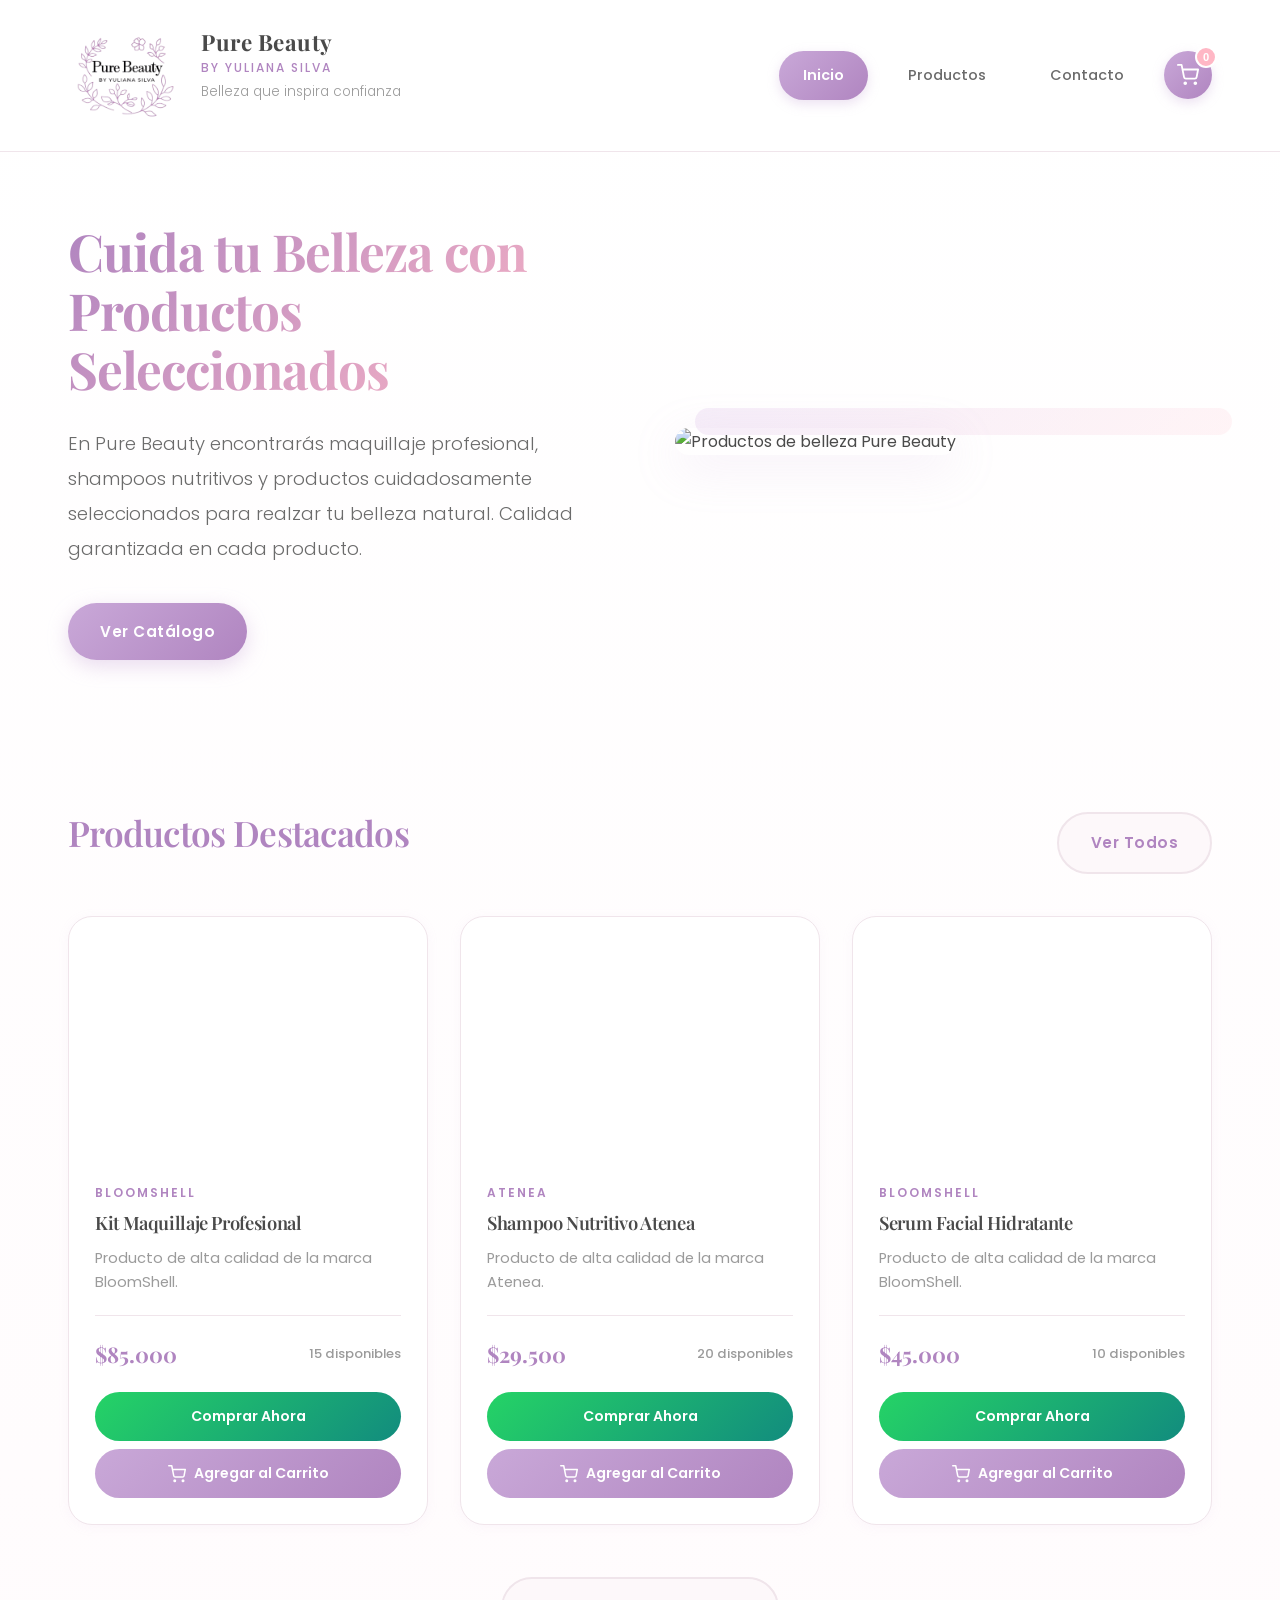
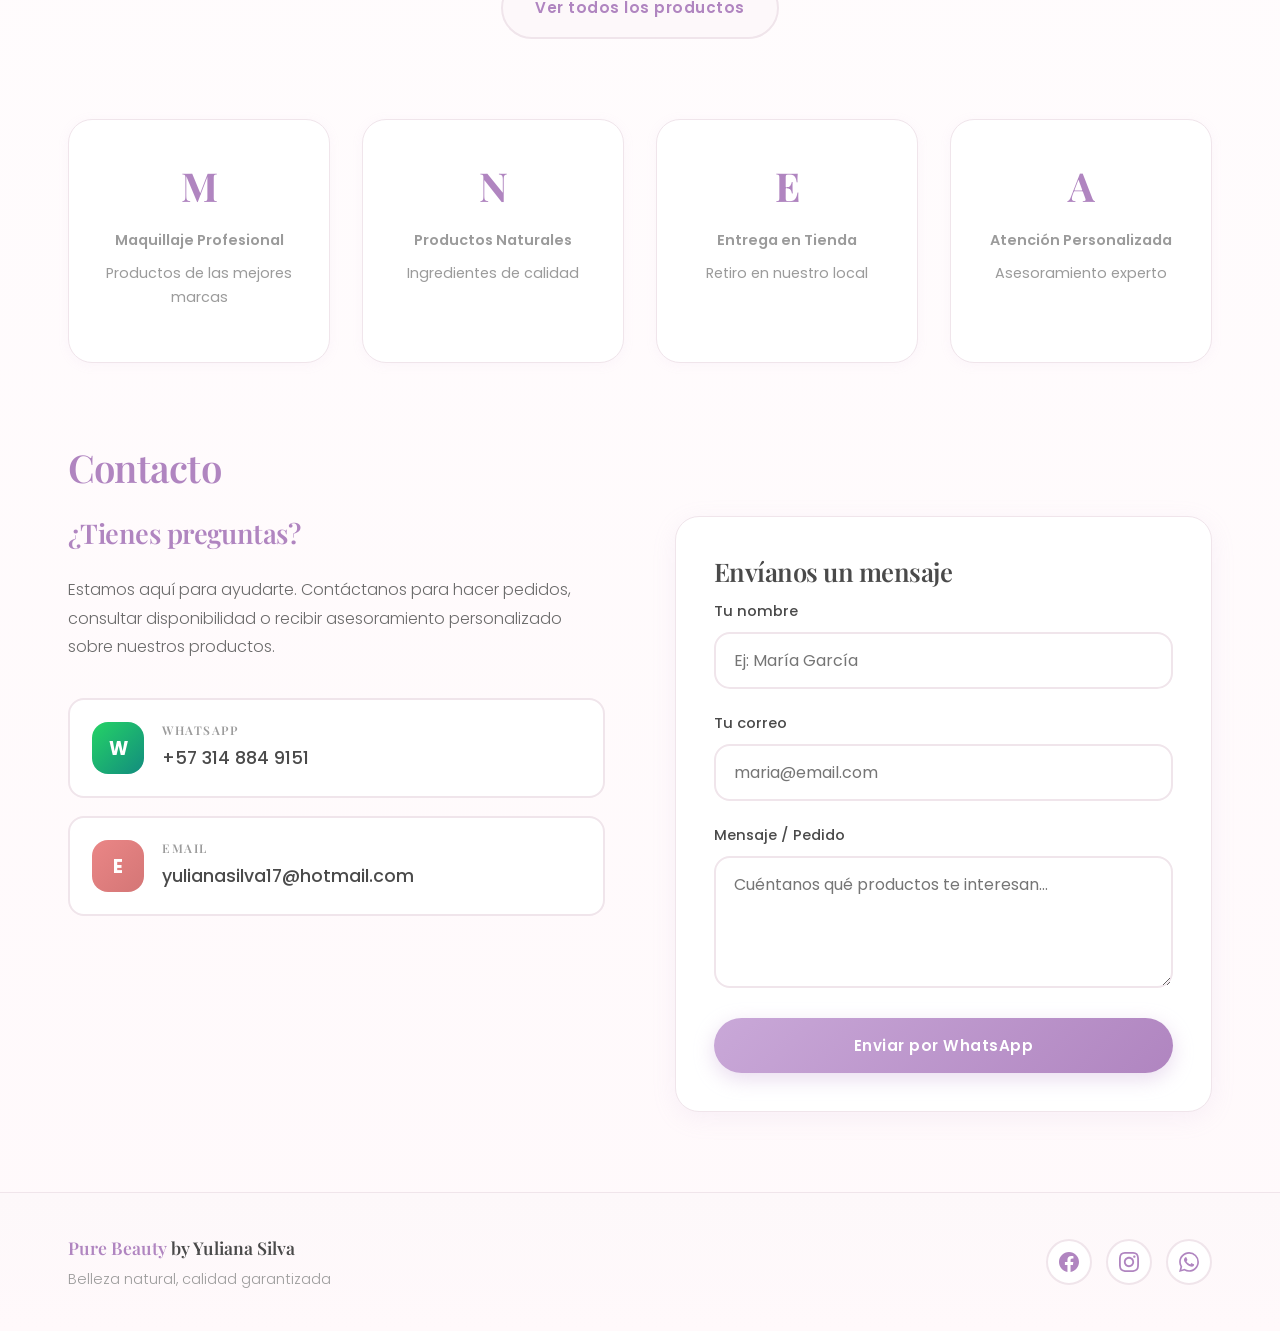
==== commit 58f73f50: "Update index.html" ====
--- a/index.html
+++ b/index.html
@@ -191,7 +191,6 @@
 
         /* CARRUSEL SOLO PARA MÓVIL */
         @media (max-width: 768px) {
-            /* Ocultar grid normal en celular */
             #productGrid.grid { display: none !important; }
             
             .brand-carousel { margin-bottom: 30px; }
@@ -291,6 +290,26 @@
             font-size: 0.9rem;
         }
         .btn-buy:disabled { background: #DDD; cursor: not-allowed; color: #999; }
+
+        /* Alert de feedback */
+        .alert {
+            padding: 16px;
+            border-radius: var(--radius-md);
+            margin-top: 16px;
+            display: none;
+        }
+        .alert.success {
+            background: #d4edda;
+            color: #155724;
+            border: 1px solid #c3e6cb;
+            display: block;
+        }
+        .alert.error {
+            background: #f8d7da;
+            color: #721c24;
+            border: 1px solid #f5c6cb;
+            display: block;
+        }
     </style>
 </head>
 <body>
@@ -333,7 +352,7 @@
                 <a href="productos.html" class="btn btn-primary">Ver Catálogo</a>
             </div>
             <div class="hero-image">
-                <img src="https://images.unsplash.com/photo-1596462502278-27bfdc403348?w=800&q=80" alt="Productos de belleza Pure Beauty">
+                <img src="https://plus.unsplash.com/premium_photo-1684407616442-8d5a1b7c978e?q=80&w=870&auto=format&fit=crop&ixlib=rb-4.1.0&ixid=M3wxMjA3fDB8MHxwaG90by1wYWdlfHx8fGVufDB8fHx8fA%3D%3D" alt="Productos de belleza Pure Beauty">
             </div>
         </section>
 
@@ -500,21 +519,21 @@
                     <form id="contactForm">
                         <div class="form-group">
                             <label for="name">Tu nombre</label>
-                            <input type="text" id="name" placeholder="Ej: María García" required>
+                            <input type="text" id="name" name="name" placeholder="Ej: María García" required>
                         </div>
                         <div class="form-group">
                             <label for="email">Tu correo</label>
-                            <input type="email" id="email" placeholder="maria@email.com" required>
+                            <input type="email" id="email" name="email" placeholder="maria@email.com" required>
                         </div>
                         <div class="form-group">
                             <label for="message">Mensaje / Pedido</label>
-                            <textarea id="message" rows="4" placeholder="Cuéntanos qué productos te interesan..." required></textarea>
+                            <textarea id="message" name="message" rows="4" placeholder="Cuéntanos qué productos te interesan..." required></textarea>
                         </div>
-                        <button type="submit" class="btn btn-primary" style="width: 100%;">Enviar Mensaje</button>
+                        <button type="submit" class="btn btn-primary" style="width: 100%;">
+                            Enviar por WhatsApp
+                        </button>
                     </form>
-                    <div id="feedback" class="alert success" style="margin-top: 16px;">
-                        Gracias por tu mensaje. Te responderemos pronto.
-                    </div>
+                    <div id="feedback" class="alert"></div>
                 </div>
             </div>
         </section>
@@ -561,6 +580,9 @@
                     if (e.target === cartModal) toggleCart();
                 });
             }
+            
+            // Inicializar formulario de contacto
+            initContactForm();
             
             // Renderizar productos destacados
             setTimeout(() => {
@@ -820,6 +842,70 @@
             updateCartCount();
             toggleCart();
             utils.showAlert('Pedido enviado correctamente', 'success');
+        }
+        
+        // ============================================
+        // FORMULARIO DE CONTACTO POR WHATSAPP
+        // ============================================
+        
+        function initContactForm() {
+            const form = document.getElementById('contactForm');
+            const feedback = document.getElementById('feedback');
+            
+            if (!form) return;
+            
+            form.addEventListener('submit', function(e) {
+                e.preventDefault();
+                
+                const name = document.getElementById('name').value.trim();
+                const email = document.getElementById('email').value.trim();
+                const message = document.getElementById('message').value.trim();
+                
+                if (!name || !email || !message) {
+                    showFeedback('Por favor completa todos los campos', 'error');
+                    return;
+                }
+                
+                // Construir mensaje para WhatsApp
+                const now = new Date();
+                const dateStr = now.toLocaleDateString('es-CO', { 
+                    weekday: 'long', 
+                    year: 'numeric', 
+                    month: 'long', 
+                    day: 'numeric',
+                    hour: '2-digit',
+                    minute: '2-digit'
+                });
+                
+                let whatsappMessage = `*PURE BEAUTY - NUEVO MENSAJE*%0A`;
+                whatsappMessage += `Fecha: ${dateStr}%0A`;
+                whatsappMessage += `--------------------------------%0A%0A`;
+                whatsappMessage += `*Nombre:* ${name}%0A`;
+                whatsappMessage += `*Email:* ${email}%0A%0A`;
+                whatsappMessage += `*Mensaje:*%0A${message}%0A%0A`;
+                whatsappMessage += `--------------------------------%0A`;
+                whatsappMessage += `Enviado desde la página web de Pure Beauty`;
+                
+                // Abrir WhatsApp
+                window.open('https://wa.me/573148849151?text=' + whatsappMessage, '_blank');
+                
+                // Mostrar feedback y limpiar formulario
+                showFeedback('Mensaje enviado correctamente. Te responderemos pronto.', 'success');
+                form.reset();
+            });
+        }
+        
+        function showFeedback(message, type) {
+            const feedback = document.getElementById('feedback');
+            if (!feedback) return;
+            
+            feedback.textContent = message;
+            feedback.className = 'alert ' + type;
+            
+            // Ocultar después de 5 segundos
+            setTimeout(() => {
+                feedback.className = 'alert';
+            }, 5000);
         }
         
         // ============================================
@@ -1039,8 +1125,6 @@
         // Sobrescribir renderProducts para que no interfiera
         const originalRenderProducts = renderProducts;
         renderProducts = function(searchTerm = '') {
-            // En el index, no hacer nada (ya renderizamos nosotros)
-            // En otras páginas, comportamiento normal
             const grid = document.getElementById('productGrid');
             if (!grid || !grid.dataset.limit) {
                 originalRenderProducts(searchTerm);
